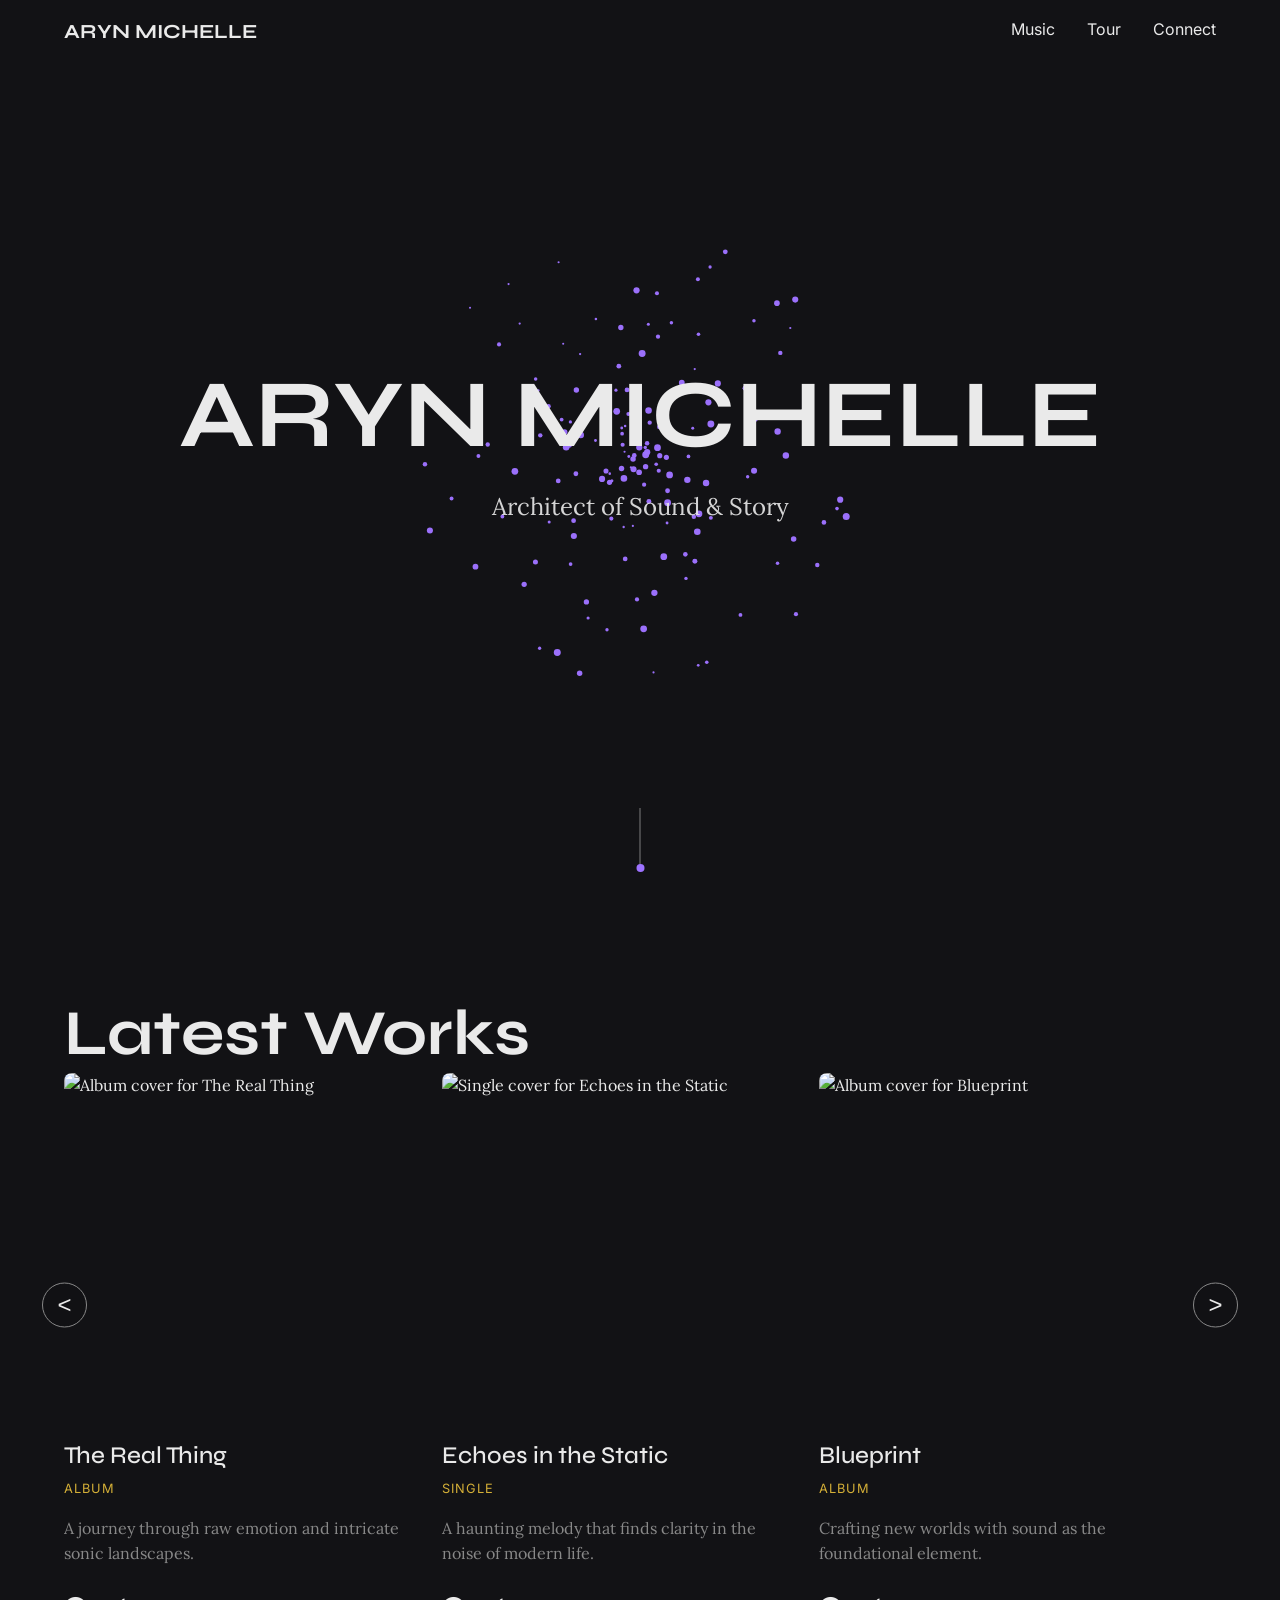
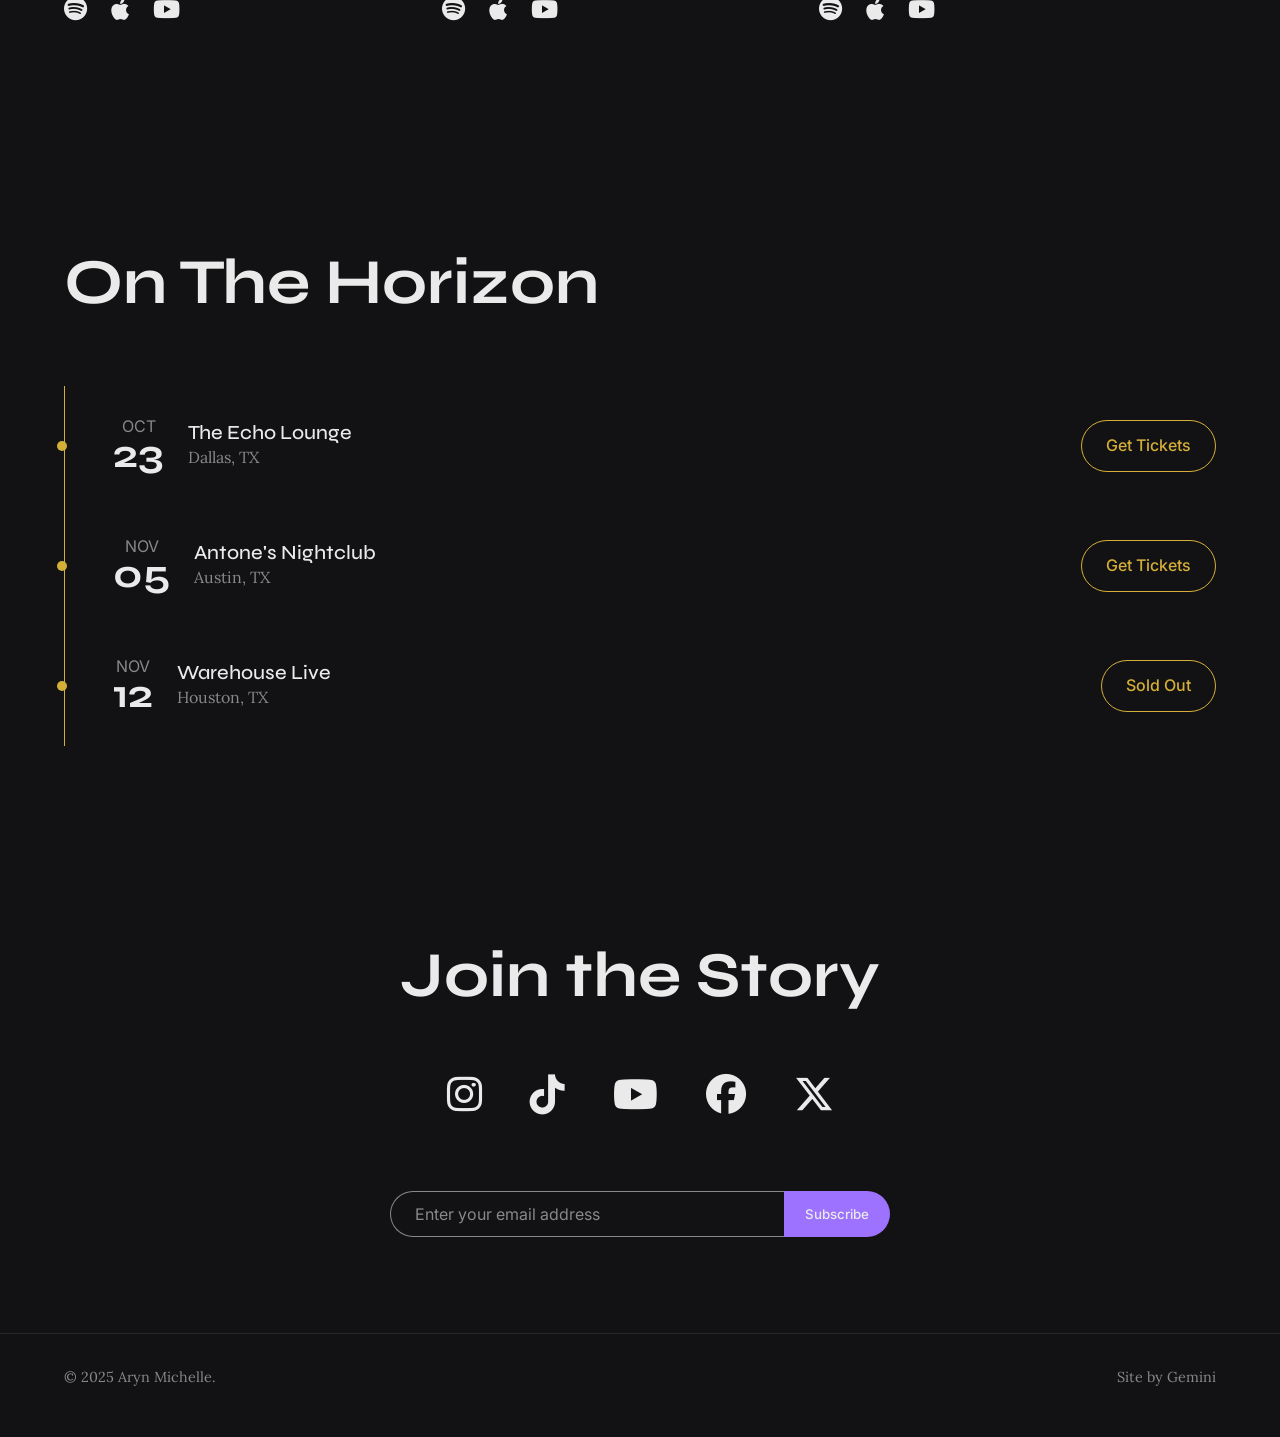
==== index.html @ 9fcb898c "geminis attempt" ====
<!DOCTYPE html>
<html lang="en">
<head>
    <meta charset="UTF-8">
    <meta name="viewport" content="width=device-width, initial-scale=1.0">
    <title>Aryn Michelle - Architect of Sound & Story</title>
    <meta name="description" content="The official website for Aryn Michelle, an architect of sound and story. Explore her latest music, upcoming tour dates, and connect with her journey.">

    <meta property="og:title" content="Aryn Michelle - The Digital Prelude">
    <meta property="og:description" content="Discover the sonic architecture of Aryn Michelle.">
    <meta property="og:type" content="website">
    <meta property="og:url" content="https://www.arynmichelle.com">
    <link rel="preconnect" href="https://fonts.googleapis.com">
    <link rel="preconnect" href="https://fonts.gstatic.com" crossorigin>
    <link href="https://fonts.googleapis.com/css2?family=Inter:wght@500&family=Lora:wght@400&family=Syne:wght@500;700&display=swap" rel="stylesheet">

    <link rel="stylesheet" href="https://cdnjs.cloudflare.com/ajax/libs/font-awesome/6.5.2/css/all.min.css" integrity="sha512-SnH5WK+bZxgPHs44uWIX+LLJAJ9/2PkPKZ5QiAj6Ta86w+fsb2TkcmfRyVX3pBnMFcV7oQPJkl9QevSCWr3W6A==" crossorigin="anonymous" referrerpolicy="no-referrer" />

    <link rel="stylesheet" href="styles.css">
</head>
<body>

    <header class="main-header">
        <nav class="main-nav container">
            <a href="#" class="nav-logo" aria-label="Aryn Michelle Home">ARYN MICHELLE</a>
            <div class="nav-links">
                <a href="#discography">Music</a>
                <a href="#events">Tour</a>
                <a href="#connect">Connect</a>
            </div>
            <button class="nav-toggle" aria-label="Open navigation menu" aria-expanded="false">
                <div class="hamburger"></div>
            </button>
        </nav>
    </header>

    <div class="mobile-nav-overlay">
        <nav>
            <a href="#discography">Music</a>
            <a href="#events">Tour</a>
            <a href="#connect">Connect</a>
        </nav>
    </div>

    <main>

        <section id="hero" class="hero-section">
            <canvas id="particle-canvas"></canvas>
            <div class="hero-content">
                <h1 class="hero-title">ARYN MICHELLE</h1>
                <p class="hero-tagline">Architect of Sound & Story</p>
            </div>
            <div class="scroll-indicator">
                <div class="pulsating-dot"></div>
            </div>
        </section>

        <section id="discography" class="discography-section">
            <div class="container">
                <h2 class="section-title animate-on-scroll">Latest Works</h2>
                <div class="carousel-wrapper">
                    <button class="carousel-arrow prev" aria-label="Previous release">&lt;</button>
                    <div class="releases-carousel">
                        <div class="release-card animate-on-scroll">
                            <img src="https://picsum.photos/seed/album1/500/500" alt="Album cover for The Real Thing" class="release-cover">
                            <div class="release-info">
                                <h3>The Real Thing</h3>
                                <span class="release-type">ALBUM</span>
                                <p>A journey through raw emotion and intricate sonic landscapes.</p>
                                <div class="listen-links">
                                    <a href="#" aria-label="Listen on Spotify"><i class="fa-brands fa-spotify"></i></a>
                                    <a href="#" aria-label="Listen on Apple Music"><i class="fa-brands fa-apple"></i></a>
                                    <a href="#" aria-label="Listen on YouTube Music"><i class="fa-brands fa-youtube"></i></a>
                                </div>
                            </div>
                        </div>
                        <div class="release-card animate-on-scroll">
                            <img src="https://picsum.photos/seed/album2/500/500" alt="Single cover for Echoes in the Static" class="release-cover">
                            <div class="release-info">
                                <h3>Echoes in the Static</h3>
                                <span class="release-type">SINGLE</span>
                                <p>A haunting melody that finds clarity in the noise of modern life.</p>
                                <div class="listen-links">
                                    <a href="#" aria-label="Listen on Spotify"><i class="fa-brands fa-spotify"></i></a>
                                    <a href="#" aria-label="Listen on Apple Music"><i class="fa-brands fa-apple"></i></a>
                                    <a href="#" aria-label="Listen on YouTube Music"><i class="fa-brands fa-youtube"></i></a>
                                </div>
                            </div>
                        </div>
                        <div class="release-card animate-on-scroll">
                            <img src="https://picsum.photos/seed/album3/500/500" alt="Album cover for Blueprint" class="release-cover">
                            <div class="release-info">
                                <h3>Blueprint</h3>
                                <span class="release-type">ALBUM</span>
                                <p>Crafting new worlds with sound as the foundational element.</p>
                                <div class="listen-links">
                                    <a href="#" aria-label="Listen on Spotify"><i class="fa-brands fa-spotify"></i></a>
                                    <a href="#" aria-label="Listen on Apple Music"><i class="fa-brands fa-apple"></i></a>
                                    <a href="#" aria-label="Listen on YouTube Music"><i class="fa-brands fa-youtube"></i></a>
                                </div>
                            </div>
                        </div>
                         <div class="release-card animate-on-scroll">
                            <img src="https://picsum.photos/seed/album4/500/500" alt="Single cover for Golden Hour" class="release-cover">
                            <div class="release-info">
                                <h3>Golden Hour</h3>
                                <span class="release-type">SINGLE</span>
                                <p>A warm, shimmering track for moments of quiet reflection.</p>
                                <div class="listen-links">
                                    <a href="#" aria-label="Listen on Spotify"><i class="fa-brands fa-spotify"></i></a>
                                    <a href="#" aria-label="Listen on Apple Music"><i class="fa-brands fa-apple"></i></a>
                                    <a href="#" aria-label="Listen on YouTube Music"><i class="fa-brands fa-youtube"></i></a>
                                </div>
                            </div>
                        </div>
                    </div>
                    <button class="carousel-arrow next" aria-label="Next release">&gt;</button>
                </div>
            </div>
        </section>

        <section id="events" class="events-section">
            <div class="container">
                <h2 class="section-title animate-on-scroll">On The Horizon</h2>
                <div class="timeline">
                    <div class="event-item animate-on-scroll">
                        <div class="event-date">
                            <span class="month">OCT</span>
                            <span class="day">23</span>
                        </div>
                        <div class="event-details">
                            <h4>The Echo Lounge</h4>
                            <p>Dallas, TX</p>
                        </div>
                        <a href="#" class="btn btn-secondary">Get Tickets</a>
                    </div>
                    <div class="event-item animate-on-scroll">
                        <div class="event-date">
                            <span class="month">NOV</span>
                            <span class="day">05</span>
                        </div>
                        <div class="event-details">
                            <h4>Antone's Nightclub</h4>
                            <p>Austin, TX</p>
                        </div>
                        <a href="#" class="btn btn-secondary">Get Tickets</a>
                    </div>
                    <div class="event-item animate-on-scroll">
                         <div class="event-date">
                            <span class="month">NOV</span>
                            <span class="day">12</span>
                        </div>
                        <div class="event-details">
                            <h4>Warehouse Live</h4>
                            <p>Houston, TX</p>
                        </div>
                        <a href="#" class="btn btn-secondary">Sold Out</a>
                    </div>
                </div>
            </div>
        </section>

        <section id="connect" class="connect-section">
            <div class="container">
                <h2 class="section-title animate-on-scroll">Join the Story</h2>
                <div class="social-grid">
                    <a href="#" aria-label="Aryn Michelle on Instagram"><i class="fa-brands fa-instagram"></i></a>
                    <a href="#" aria-label="Aryn Michelle on TikTok"><i class="fa-brands fa-tiktok"></i></a>
                    <a href="#" aria-label="Aryn Michelle on YouTube"><i class="fa-brands fa-youtube"></i></a>
                    <a href="#" aria-label="Aryn Michelle on Facebook"><i class="fa-brands fa-facebook"></i></a>
                    <a href="#" aria-label="Aryn Michelle on X (Twitter)"><i class="fa-brands fa-x-twitter"></i></a>
                </div>
                <form class="email-signup">
                    <input type="email" placeholder="Enter your email address" required aria-label="Email address">
                    <button type="submit" class="btn btn-primary">Subscribe</button>
                </form>
            </div>
        </section>
    </main>

    <footer class="main-footer">
        <div class="container">
            <p>&copy; 2025 Aryn Michelle.</p>
            <p>Site by Gemini</p>
        </div>
    </footer>

    <script src="main.js"></script>

</body>
</html>
---- styles.css ----
/* --- TABLE OF CONTENTS --- */
/* 1. Root & Variables */
/* 2. Global & Reset Styles */
/* 3. Utility & Animation Classes */
/* 4. Layout */
/* 5. Header & Navigation */
/* 6. Hero Section */
/* 7. Discography Section */
/* 8. Events Section */
/* 9. Connect Section */
/* 10. Footer */
/* 11. Media Queries (Responsiveness) */


/* --- 1. Root & Variables --- */
:root {
    --color-background: #121215;
    --color-text: #EAEAEA;
    --color-text-dim: #888888;
    --color-accent-primary: #9D72FF;
    --color-accent-secondary: #D4AF37;

    --font-heading: 'Syne', sans-serif;
    --font-body: 'Lora', serif;
    --font-ui: 'Inter', sans-serif;

    --transition-fast: 0.2s ease-in-out;
    --transition-medium: 0.4s ease-in-out;
}

/* --- 2. Global & Reset Styles --- */
*, *::before, *::after {
    box-sizing: border-box;
    margin: 0;
    padding: 0;
}

html {
    scroll-behavior: smooth;
    font-size: 16px;
}

body {
    background-color: var(--color-background);
    color: var(--color-text);
    font-family: var(--font-body);
    line-height: 1.6;
    overflow-x: hidden;
}

body.nav-open {
    overflow: hidden;
}

h1, h2, h3, h4 {
    font-family: var(--font-heading);
    font-weight: 700;
    line-height: 1.2;
}

h1 { font-size: clamp(3rem, 10vw, 6rem); }
h2 { font-size: clamp(2.5rem, 8vw, 4rem); }
h3 { font-size: 1.5rem; font-weight: 500; }
h4 { font-size: 1.25rem; font-weight: 500; }

p {
    margin-bottom: 1rem;
    max-width: 65ch;
}

a {
    color: var(--color-text);
    text-decoration: none;
    transition: color var(--transition-fast);
}

img {
    max-width: 100%;
    display: block;
}

/* --- 3. Utility & Animation Classes --- */
.container {
    width: 90%;
    max-width: 1200px;
    margin: 0 auto;
}

.btn {
    display: inline-block;
    padding: 0.75em 1.5em;
    font-family: var(--font-ui);
    font-weight: 500;
    border: 1px solid transparent;
    border-radius: 50px;
    cursor: pointer;
    transition: all var(--transition-fast);
    text-align: center;
}

.btn-primary {
    background-color: var(--color-accent-primary);
    color: var(--color-text);
}
.btn-primary:hover {
    transform: scale(1.05);
    box-shadow: 0 0 20px 5px hsla(259, 100%, 72%, 0.4);
}

.btn-secondary {
    border-color: var(--color-accent-secondary);
    color: var(--color-accent-secondary);
    background-color: transparent;
}
.btn-secondary:hover {
    background-color: var(--color-accent-secondary);
    color: var(--color-background);
}

.animate-on-scroll {
    opacity: 0;
    transform: translateY(30px);
    transition: opacity 0.6s ease-out, transform 0.6s ease-out;
}
.animate-on-scroll.is-visible {
    opacity: 1;
    transform: translateY(0);
}
.release-card.animate-on-scroll {
    transform: scale(0.9);
}
.release-card.animate-on-scroll.is-visible {
    transform: scale(1);
}
.events-section .event-item.animate-on-scroll {
    transform: translateX(50px);
}
.events-section .event-item.animate-on-scroll.is-visible {
    transform: translateX(0);
}

/* --- 4. Layout --- */
section {
    padding: 6rem 0;
    overflow: hidden;
}

/* --- 5. Header & Navigation --- */
.main-header {
    position: fixed;
    top: 0;
    left: 0;
    width: 100%;
    z-index: 1000;
    padding: 1rem 0;
    background-color: transparent;
    transition: background-color var(--transition-medium), box-shadow var(--transition-medium);
}
.main-header.sticky {
    background-color: rgba(18, 18, 21, 0.8);
    backdrop-filter: blur(10px);
    box-shadow: 0 2px 10px rgba(0,0,0,0.2);
}

.main-nav {
    display: flex;
    justify-content: space-between;
    align-items: center;
}

.nav-logo {
    font-family: var(--font-heading);
    font-weight: 700;
    font-size: 1.25rem;
    z-index: 1001;
}

.nav-links {
    display: none; /* Hidden on mobile */
}

.nav-links a {
    margin-left: 2rem;
    font-family: var(--font-ui);
    position: relative;
    padding-bottom: 0.25rem;
}
.nav-links a::after {
    content: '';
    position: absolute;
    bottom: 0;
    left: 0;
    width: 100%;
    height: 1px;
    background-color: var(--color-accent-secondary);
    transform: scaleX(0);
    transform-origin: right;
    transition: transform var(--transition-fast);
}
.nav-links a:hover::after {
    transform: scaleX(1);
    transform-origin: left;
}

.nav-toggle {
    background: none;
    border: none;
    cursor: pointer;
    padding: 0.5rem;
    z-index: 1001;
}
.hamburger {
    width: 28px;
    height: 2px;
    background-color: var(--color-accent-primary);
    position: relative;
    transition: all 0.3s ease;
}
.hamburger::before, .hamburger::after {
    content: '';
    position: absolute;
    width: 28px;
    height: 2px;
    background-color: var(--color-accent-primary);
    left: 0;
    transition: all 0.3s ease;
}
.hamburger::before { top: -8px; }
.hamburger::after { top: 8px; }

.nav-open .hamburger { background-color: transparent; }
.nav-open .hamburger::before { transform: rotate(45deg) translate(5px, 6px); }
.nav-open .hamburger::after { transform: rotate(-45deg) translate(5px, -6px); }

.mobile-nav-overlay {
    position: fixed;
    top: 0;
    left: 0;
    width: 100%;
    height: 100vh;
    background-color: var(--color-background);
    z-index: 999;
    display: flex;
    justify-content: center;
    align-items: center;
    opacity: 0;
    visibility: hidden;
    transform: scale(0.95);
    transition: opacity var(--transition-medium), visibility var(--transition-medium), transform var(--transition-medium);
    /* Mask reveal effect */
    clip-path: circle(30px at calc(100% - 45px) 45px);
}
.nav-open .mobile-nav-overlay {
    opacity: 1;
    visibility: visible;
    transform: scale(1);
    clip-path: circle(150% at calc(100% - 45px) 45px);
}
.mobile-nav-overlay nav {
    display: flex;
    flex-direction: column;
    text-align: center;
}
.mobile-nav-overlay nav a {
    font-family: var(--font-heading);
    font-size: 2.5rem;
    margin: 1.5rem 0;
    color: var(--color-text);
    opacity: 0;
    transform: translateY(20px);
    transition: color var(--transition-fast), opacity 0.5s ease, transform 0.5s ease;
}
.nav-open .mobile-nav-overlay nav a {
    opacity: 1;
    transform: translateY(0);
}
.nav-open .mobile-nav-overlay nav a:nth-child(1) { transition-delay: 0.2s; }
.nav-open .mobile-nav-overlay nav a:nth-child(2) { transition-delay: 0.3s; }
.nav-open .mobile-nav-overlay nav a:nth-child(3) { transition-delay: 0.4s; }

.mobile-nav-overlay nav a:hover {
    color: var(--color-accent-primary);
}


/* --- 6. Hero Section --- */
.hero-section {
    height: 100vh;
    min-height: 600px;
    display: flex;
    flex-direction: column;
    justify-content: center;
    align-items: center;
    text-align: center;
    padding: 0;
    position: relative;
}

#particle-canvas {
    position: absolute;
    top: 0;
    left: 0;
    width: 100%;
    height: 100%;
    z-index: 1;
}

.hero-content {
    position: relative;
    z-index: 2;
}

.hero-tagline {
    font-family: var(--font-body);
    font-size: clamp(1rem, 3vw, 1.5rem);
    color: var(--color-text);
    margin-top: 1rem;
    opacity: 0.9;
}

.scroll-indicator {
    position: absolute;
    bottom: 2rem;
    left: 50%;
    transform: translateX(-50%);
    width: 1px;
    height: 60px;
    background-color: rgba(234, 234, 234, 0.5);
    z-index: 2;
}
.pulsating-dot {
    width: 8px;
    height: 8px;
    background-color: var(--color-accent-primary);
    border-radius: 50%;
    position: absolute;
    bottom: -4px;
    left: 50%;
    transform: translateX(-50%);
    animation: pulse 2s infinite ease-in-out;
}

@keyframes pulse {
    0% { transform: translateX(-50%) scale(1); box-shadow: 0 0 0 0 hsla(259, 100%, 72%, 0.4); }
    70% { transform: translateX(-50%) scale(1); box-shadow: 0 0 0 10px hsla(259, 100%, 72%, 0); }
    100% { transform: translateX(-50%) scale(1); box-shadow: 0 0 0 0 hsla(259, 100%, 72%, 0); }
}


/* --- 7. Discography Section --- */
.carousel-wrapper {
    position: relative;
}

.releases-carousel {
    display: flex;
    gap: 2rem;
    overflow-x: auto;
    scroll-snap-type: x mandatory;
    padding-bottom: 1.5rem; /* For scrollbar */
    scrollbar-width: thin;
    scrollbar-color: var(--color-accent-primary) transparent;
}
.releases-carousel::-webkit-scrollbar {
    height: 6px;
}
.releases-carousel::-webkit-scrollbar-track {
    background: transparent;
}
.releases-carousel::-webkit-scrollbar-thumb {
    background-color: var(--color-accent-primary);
    border-radius: 10px;
}

.release-card {
    flex: 0 0 80%;
    max-width: 80%;
    scroll-snap-align: center;
    transition: transform var(--transition-medium), box-shadow var(--transition-medium);
}
.release-card:hover {
    transform: scale(1.02);
    box-shadow: 0 0 30px 0 hsla(259, 100%, 72%, 0.2);
}

.release-cover {
    width: 100%;
    aspect-ratio: 1 / 1;
    object-fit: cover;
    border-radius: 8px;
    margin-bottom: 1.5rem;
}

.release-info h3 {
    margin-bottom: 0.25rem;
}

.release-type {
    font-family: var(--font-ui);
    font-size: 0.8rem;
    letter-spacing: 1px;
    color: var(--color-accent-secondary);
    margin-bottom: 1rem;
    display: inline-block;
}

.release-info p {
    font-size: 1rem;
    color: var(--color-text-dim);
}

.listen-links {
    display: flex;
    gap: 1.5rem;
    margin-top: 1.5rem;
}
.listen-links a {
    font-size: 1.5rem;
    color: var(--color-text);
}
.listen-links a:hover {
    color: var(--color-accent-primary);
    transform: scale(1.1);
}

.carousel-arrow {
    display: none; /* Hidden on mobile */
    position: absolute;
    top: 40%;
    transform: translateY(-50%);
    background-color: rgba(18, 18, 21, 0.7);
    border: 1px solid var(--color-text-dim);
    color: var(--color-text);
    width: 45px;
    height: 45px;
    border-radius: 50%;
    font-size: 1.5rem;
    cursor: pointer;
    z-index: 10;
    transition: all var(--transition-fast);
}
.carousel-arrow:hover {
    background-color: var(--color-accent-primary);
    border-color: var(--color-accent-primary);
}
.carousel-arrow.prev { left: -22px; }
.carousel-arrow.next { right: -22px; }


/* --- 8. Events Section --- */
.events-section .section-title {
    margin-bottom: 4rem;
}

.timeline {
    position: relative;
    padding-left: 3rem;
    border-left: 1px solid var(--color-accent-secondary);
}

.event-item {
    display: flex;
    align-items: center;
    gap: 1.5rem;
    flex-wrap: wrap;
    position: relative;
    padding: 2rem 0;
}
.event-item::before {
    content: '';
    position: absolute;
    left: -3.5rem; /* (3rem padding + 1px border)/2 */
    top: 50%;
    transform: translateY(-50%);
    width: 10px;
    height: 10px;
    border-radius: 50%;
    background-color: var(--color-accent-secondary);
}

.event-date {
    display: flex;
    flex-direction: column;
    align-items: center;
    line-height: 1;
}
.event-date .month {
    font-family: var(--font-ui);
    font-size: 1rem;
    color: var(--color-text-dim);
}
.event-date .day {
    font-family: var(--font-heading);
    font-weight: 700;
    font-size: 2.5rem;
    color: var(--color-text);
}

.event-details {
    flex-grow: 1;
}
.event-details h4 {
    color: var(--color-text);
}
.event-details p {
    margin: 0;
    color: var(--color-text-dim);
    font-family: var(--font-body);
}

.event-item .btn {
    margin-left: auto;
}


/* --- 9. Connect Section --- */
.connect-section {
    text-align: center;
}
.connect-section .container {
    display: flex;
    flex-direction: column;
    align-items: center;
}
.connect-section .section-title {
    margin-bottom: 3rem;
}
.social-grid {
    display: flex;
    justify-content: center;
    gap: 2rem;
    flex-wrap: wrap;
    margin-bottom: 4rem;
}
.social-grid a {
    font-size: 2rem;
    transition: transform var(--transition-fast), color var(--transition-fast);
}
.social-grid a:hover {
    transform: scale(1.1);
    color: var(--color-accent-primary);
}

.email-signup {
    display: flex;
    flex-direction: column;
    width: 100%;
    max-width: 500px;
    gap: 1rem;
}
.email-signup input {
    flex-grow: 1;
    padding: 0.75rem 1.5rem;
    background-color: transparent;
    border: 1px solid var(--color-text-dim);
    border-radius: 50px;
    color: var(--color-text);
    font-family: var(--font-ui);
    font-size: 1rem;
}
.email-signup input::placeholder {
    color: var(--color-text-dim);
}
.email-signup input:focus {
    outline: none;
    border-color: var(--color-accent-primary);
    box-shadow: 0 0 10px 0 hsla(259, 100%, 72%, 0.3);
}


/* --- 10. Footer --- */
.main-footer {
    padding: 2rem 0;
    border-top: 1px solid rgba(234, 234, 234, 0.1);
}
.main-footer .container {
    display: flex;
    justify-content: space-between;
    align-items: center;
    font-size: 0.9rem;
    color: var(--color-text-dim);
}

/* --- 11. Media Queries --- */

/* Tablet */
@media (min-width: 768px) {
    .nav-toggle {
        display: none;
    }
    .nav-links {
        display: flex;
    }
    .release-card {
        flex-basis: 45%;
        max-width: 45%;
    }
    .carousel-arrow {
        display: block;
    }
    .releases-carousel {
        -ms-overflow-style: none; /* IE and Edge */
        scrollbar-width: none; /* Firefox */
    }
    .releases-carousel::-webkit-scrollbar {
        display: none; /* Chrome, Safari, Opera */
    }
    .email-signup {
        flex-direction: row;
        gap: 0;
    }
    .email-signup input {
        border-top-right-radius: 0;
        border-bottom-right-radius: 0;
        border-right: none;
    }
    .email-signup button {
        border-top-left-radius: 0;
        border-bottom-left-radius: 0;
    }
}

/* Desktop */
@media (min-width: 1024px) {
    .release-card {
        flex-basis: 30%;
        max-width: 30%;
    }
    .event-item {
        flex-wrap: nowrap;
    }
    .social-grid {
        gap: 3rem;
    }
    .social-grid a {
        font-size: 2.5rem;
    }
}
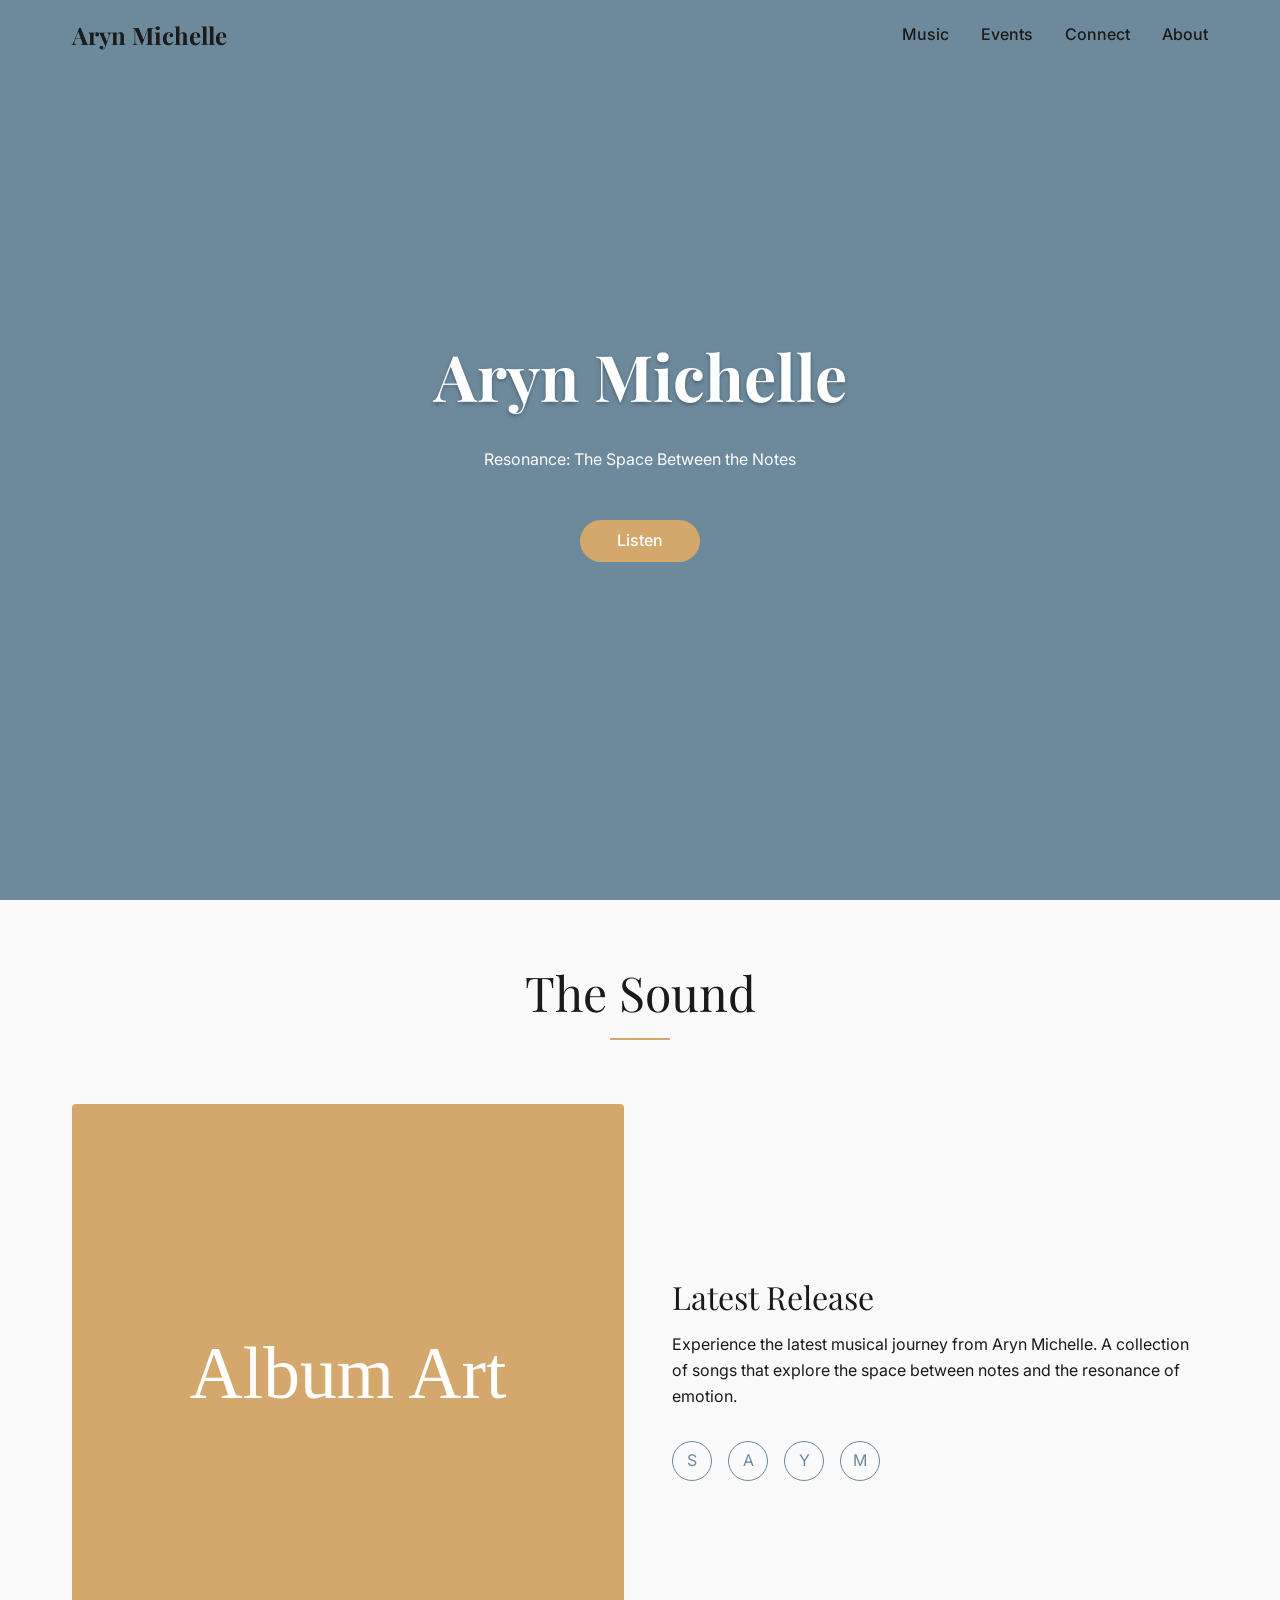
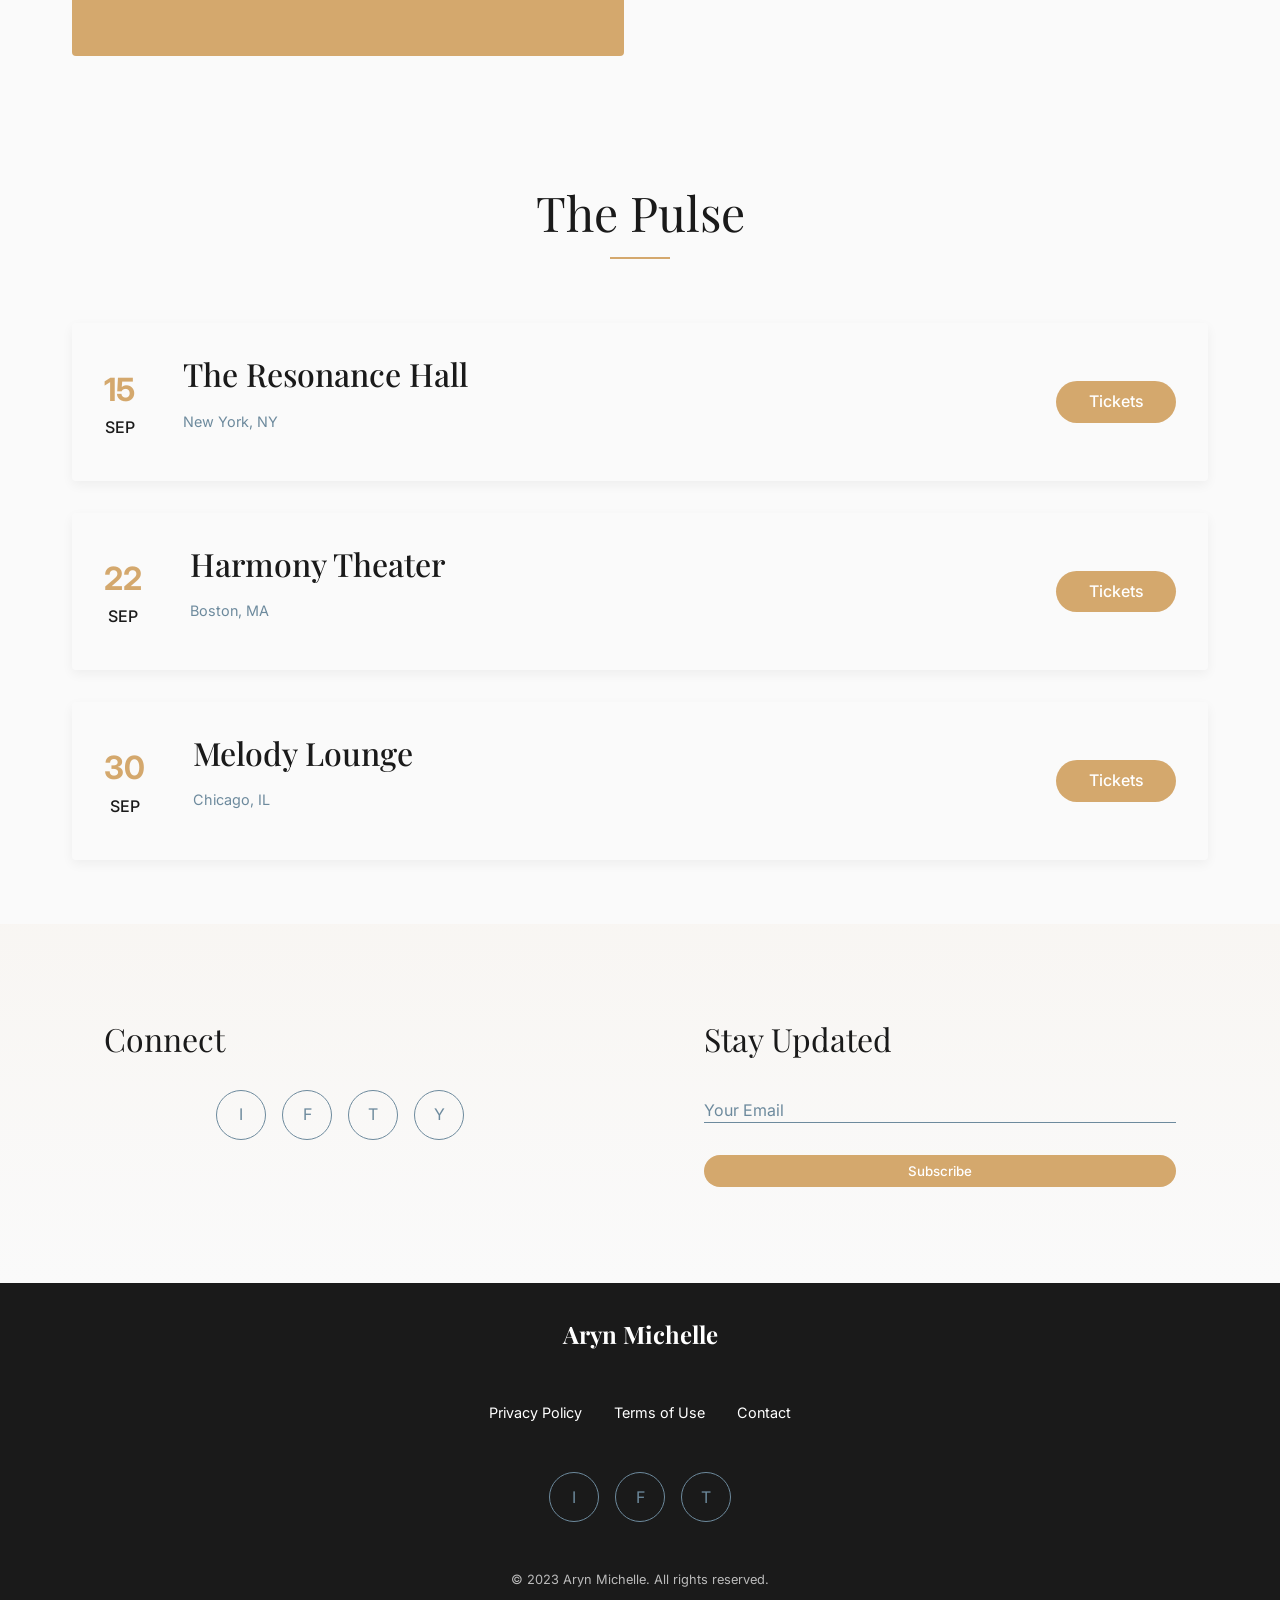
==== commit 9de919f5: "deepseeks attempt" ====
--- a/index.html
+++ b/index.html
@@ -3,189 +3,969 @@
 <head>
     <meta charset="UTF-8">
     <meta name="viewport" content="width=device-width, initial-scale=1.0">
-    <title>Aryn Michelle - Architect of Sound & Story</title>
-    <meta name="description" content="The official website for Aryn Michelle, an architect of sound and story. Explore her latest music, upcoming tour dates, and connect with her journey.">
-
-    <meta property="og:title" content="Aryn Michelle - The Digital Prelude">
-    <meta property="og:description" content="Discover the sonic architecture of Aryn Michelle.">
-    <meta property="og:type" content="website">
-    <meta property="og:url" content="https://www.arynmichelle.com">
+    <title>Aryn Michelle - Official Website</title>
+    <meta name="description" content="Experience the music of Aryn Michelle - a portal into the artist's soul. Resonance: The Space Between the Notes.">
     <link rel="preconnect" href="https://fonts.googleapis.com">
     <link rel="preconnect" href="https://fonts.gstatic.com" crossorigin>
-    <link href="https://fonts.googleapis.com/css2?family=Inter:wght@500&family=Lora:wght@400&family=Syne:wght@500;700&display=swap" rel="stylesheet">
-
-    <link rel="stylesheet" href="https://cdnjs.cloudflare.com/ajax/libs/font-awesome/6.5.2/css/all.min.css" integrity="sha512-SnH5WK+bZxgPHs44uWIX+LLJAJ9/2PkPKZ5QiAj6Ta86w+fsb2TkcmfRyVX3pBnMFcV7oQPJkl9QevSCWr3W6A==" crossorigin="anonymous" referrerpolicy="no-referrer" />
-
-    <link rel="stylesheet" href="styles.css">
+    <link href="https://fonts.googleapis.com/css2?family=Inter:wght@300;400;500&family=Playfair+Display:wght@400;700&display=swap" rel="stylesheet">
+    <style>
+        /* CSS Variables for Design System */
+        :root {
+            /* Colors */
+            --color-bg-primary: #FAFAFA;
+            --color-text-primary: #1A1A1A;
+            --color-accent-warm: #D4A86D;
+            --color-accent-cool: #6D8A9D;
+            
+            /* Typography */
+            --font-heading: 'Playfair Display', serif;
+            --font-body: 'Inter', sans-serif;
+            
+            /* Spacing */
+            --spacing-xs: 0.5rem;
+            --spacing-sm: 1rem;
+            --spacing-md: 2rem;
+            --spacing-lg: 4rem;
+            
+            /* Border & Shadows */
+            --border-radius: 4px;
+            --shadow-soft: 0 4px 12px rgba(0, 0, 0, 0.05);
+            
+            /* Transitions */
+            --transition-base: all 0.3s ease;
+        }
+
+        /* Reset & Base Styles */
+        * {
+            margin: 0;
+            padding: 0;
+            box-sizing: border-box;
+        }
+
+        html {
+            scroll-behavior: smooth;
+        }
+
+        body {
+            font-family: var(--font-body);
+            font-weight: 400;
+            color: var(--color-text-primary);
+            background-color: var(--color-bg-primary);
+            line-height: 1.6;
+        }
+
+        h1, h2, h3, h4 {
+            font-family: var(--font-heading);
+            font-weight: 400;
+            line-height: 1.2;
+            margin-bottom: var(--spacing-sm);
+        }
+
+        h1 {
+            font-size: clamp(2.5rem, 5vw, 4.5rem);
+        }
+
+        h2 {
+            font-size: clamp(2rem, 4vw, 3rem);
+        }
+
+        h3 {
+            font-size: clamp(1.5rem, 3vw, 2rem);
+        }
+
+        p {
+            margin-bottom: var(--spacing-sm);
+        }
+
+        img {
+            max-width: 100%;
+            height: auto;
+            display: block;
+            border-radius: var(--border-radius);
+        }
+
+        a {
+            color: var(--color-accent-warm);
+            text-decoration: none;
+            transition: var(--transition-base);
+        }
+
+        a:hover {
+            color: var(--color-accent-cool);
+        }
+
+        .container {
+            width: 100%;
+            max-width: 1200px;
+            margin: 0 auto;
+            padding: 0 var(--spacing-md);
+        }
+
+        section {
+            padding: var(--spacing-lg) 0;
+        }
+
+        .section-title {
+            text-align: center;
+            margin-bottom: var(--spacing-lg);
+            position: relative;
+        }
+
+        .section-title::after {
+            content: '';
+            display: block;
+            width: 60px;
+            height: 2px;
+            background-color: var(--color-accent-warm);
+            margin: var(--spacing-sm) auto;
+        }
+
+        .btn {
+            display: inline-block;
+            padding: var(--spacing-xs) var(--spacing-md);
+            background-color: var(--color-accent-warm);
+            color: white;
+            border: none;
+            border-radius: 50px;
+            font-family: var(--font-body);
+            font-weight: 500;
+            cursor: pointer;
+            transition: var(--transition-base);
+            text-align: center;
+            min-width: 120px;
+        }
+
+        .btn:hover {
+            background-color: var(--color-accent-cool);
+            transform: translateY(-2px);
+        }
+
+        .btn-secondary {
+            background-color: transparent;
+            border: 1px solid var(--color-accent-cool);
+            color: var(--color-accent-cool);
+        }
+
+        .btn-secondary:hover {
+            background-color: var(--color-accent-cool);
+            color: white;
+        }
+
+        /* Header & Navigation */
+        .header {
+            position: fixed;
+            top: 0;
+            left: 0;
+            width: 100%;
+            z-index: 1000;
+            padding: var(--spacing-sm) 0;
+            background: rgba(250, 250, 250, 0);
+            transition: var(--transition-base);
+            backdrop-filter: blur(0);
+        }
+
+        .header.scrolled {
+            background: rgba(250, 250, 250, 0.95);
+            backdrop-filter: blur(10px);
+            box-shadow: var(--shadow-soft);
+            padding: var(--spacing-xs) 0;
+        }
+
+        .header-container {
+            display: flex;
+            justify-content: space-between;
+            align-items: center;
+        }
+
+        .logo {
+            font-family: var(--font-heading);
+            font-weight: 700;
+            font-size: 1.5rem;
+            color: var(--color-text-primary);
+        }
+
+        .nav {
+            display: flex;
+        }
+
+        .nav-list {
+            display: flex;
+            list-style: none;
+            gap: var(--spacing-md);
+        }
+
+        .nav-link {
+            color: var(--color-text-primary);
+            font-weight: 500;
+            position: relative;
+        }
+
+        .nav-link::after {
+            content: '';
+            position: absolute;
+            bottom: -5px;
+            left: 50%;
+            width: 0;
+            height: 1px;
+            background-color: var(--color-accent-warm);
+            transition: var(--transition-base);
+            transform: translateX(-50%);
+        }
+
+        .nav-link:hover::after {
+            width: 100%;
+        }
+
+        .hamburger {
+            display: none;
+            flex-direction: column;
+            justify-content: space-around;
+            width: 30px;
+            height: 25px;
+            background: transparent;
+            border: none;
+            cursor: pointer;
+            padding: 0;
+        }
+
+        .hamburger-line {
+            width: 100%;
+            height: 2px;
+            background-color: var(--color-text-primary);
+            transition: var(--transition-base);
+        }
+
+        .hamburger.active .hamburger-line:nth-child(1) {
+            transform: rotate(45deg) translate(5px, 5px);
+        }
+
+        .hamburger.active .hamburger-line:nth-child(2) {
+            opacity: 0;
+        }
+
+        .hamburger.active .hamburger-line:nth-child(3) {
+            transform: rotate(-45deg) translate(7px, -6px);
+        }
+
+        /* Hero Section */
+        .hero {
+            height: 100vh;
+            position: relative;
+            overflow: hidden;
+            display: flex;
+            align-items: center;
+            justify-content: center;
+        }
+
+        .hero-video-container {
+            position: absolute;
+            top: 0;
+            left: 0;
+            width: 100%;
+            height: 100%;
+            z-index: -1;
+            overflow: hidden;
+        }
+
+        .hero-video {
+            width: 100%;
+            height: 100%;
+            object-fit: cover;
+            opacity: 1;
+            transition: opacity 0.5s ease;
+        }
+
+        .hero-scrolled .hero-video {
+            opacity: 0.2;
+        }
+
+        .hero-content {
+            text-align: center;
+            color: white;
+            z-index: 1;
+            opacity: 0;
+            animation: fadeIn 1.5s ease forwards 0.5s;
+        }
+
+        .hero-title {
+            font-weight: 700;
+            margin-bottom: var(--spacing-md);
+            color: white;
+            text-shadow: 0 2px 4px rgba(0, 0, 0, 0.3);
+        }
+
+        .hero-btn {
+            margin-top: var(--spacing-md);
+        }
+
+        .video-controls {
+            position: absolute;
+            bottom: var(--spacing-md);
+            right: var(--spacing-md);
+            z-index: 2;
+        }
+
+        /* Latest Release Section */
+        .release {
+            display: grid;
+            grid-template-columns: 1fr;
+            gap: var(--spacing-md);
+            align-items: center;
+        }
+
+        @media (min-width: 768px) {
+            .release {
+                grid-template-columns: 1fr 1fr;
+            }
+        }
+
+        .release-art {
+            position: relative;
+            cursor: pointer;
+            transition: var(--transition-base);
+        }
+
+        .release-art:hover {
+            transform: scale(1.02);
+            box-shadow: var(--shadow-soft);
+        }
+
+        .release-play-overlay {
+            position: absolute;
+            top: 0;
+            left: 0;
+            width: 100%;
+            height: 100%;
+            background: rgba(0, 0, 0, 0.3);
+            display: flex;
+            align-items: center;
+            justify-content: center;
+            opacity: 0;
+            transition: var(--transition-base);
+            border-radius: var(--border-radius);
+        }
+
+        .release-art:hover .release-play-overlay {
+            opacity: 1;
+        }
+
+        .play-icon {
+            width: 60px;
+            height: 60px;
+            background: var(--color-accent-warm);
+            border-radius: 50%;
+            display: flex;
+            align-items: center;
+            justify-content: center;
+            color: white;
+            font-size: 1.5rem;
+        }
+
+        .release-info {
+            padding: var(--spacing-sm);
+        }
+
+        .streaming-services {
+            display: flex;
+            gap: var(--spacing-sm);
+            margin-top: var(--spacing-md);
+        }
+
+        .streaming-service {
+            width: 40px;
+            height: 40px;
+            display: flex;
+            align-items: center;
+            justify-content: center;
+            border-radius: 50%;
+            border: 1px solid var(--color-accent-cool);
+            color: var(--color-accent-cool);
+            transition: var(--transition-base);
+        }
+
+        .streaming-service:hover {
+            background-color: var(--color-accent-cool);
+            color: white;
+            transform: translateY(-3px);
+        }
+
+        /* Events Section */
+        .events-container {
+            display: grid;
+            grid-template-columns: 1fr;
+            gap: var(--spacing-md);
+        }
+
+        .event-card {
+            display: grid;
+            grid-template-columns: auto 1fr auto;
+            gap: var(--spacing-md);
+            padding: var(--spacing-md);
+            border-radius: var(--border-radius);
+            box-shadow: var(--shadow-soft);
+            transition: var(--transition-base);
+            align-items: center;
+        }
+
+        .event-card:hover {
+            transform: translateY(-5px);
+        }
+
+        .event-date {
+            text-align: center;
+        }
+
+        .event-day {
+            font-size: 2rem;
+            font-weight: 700;
+            color: var(--color-accent-warm);
+        }
+
+        .event-month {
+            text-transform: uppercase;
+            font-weight: 500;
+        }
+
+        .event-info {
+            padding: 0 var(--spacing-sm);
+        }
+
+        .event-venue {
+            font-weight: 500;
+        }
+
+        .event-location {
+            font-size: 0.9rem;
+            color: var(--color-accent-cool);
+        }
+
+        .event-ticket-btn {
+            white-space: nowrap;
+        }
+
+        .event-card.upcoming {
+            animation: pulse 2s infinite;
+        }
+
+        /* Connection Section */
+        .connection {
+            background: linear-gradient(to bottom, rgba(214, 168, 109, 0.05) 0%, rgba(250, 250, 250, 1) 100%);
+            padding: var(--spacing-lg) 0;
+        }
+
+        .connection-container {
+            display: grid;
+            grid-template-columns: 1fr;
+            gap: var(--spacing-lg);
+        }
+
+        @media (min-width: 768px) {
+            .connection-container {
+                grid-template-columns: 1fr 1fr;
+            }
+        }
+
+        .social-container, .newsletter-container {
+            padding: var(--spacing-md);
+        }
+
+        .social-title, .newsletter-title {
+            margin-bottom: var(--spacing-md);
+        }
+
+        .social-icons {
+            display: flex;
+            gap: var(--spacing-sm);
+            justify-content: center;
+        }
+
+        .social-icon {
+            width: 50px;
+            height: 50px;
+            border: 1px solid var(--color-accent-cool);
+            border-radius: 50%;
+            display: flex;
+            align-items: center;
+            justify-content: center;
+            color: var(--color-accent-cool);
+            transition: var(--transition-base);
+        }
+
+        .social-icon:hover {
+            background-color: var(--color-accent-cool);
+            color: white;
+            transform: translateY(-3px);
+        }
+
+        .newsletter-form {
+            display: flex;
+            flex-direction: column;
+            gap: var(--spacing-sm);
+        }
+
+        .form-group {
+            position: relative;
+            margin-bottom: var(--spacing-sm);
+        }
+
+        .form-input {
+            width: 100%;
+            padding: var(--spacing-xs) 0;
+            border: none;
+            border-bottom: 1px solid var(--color-accent-cool);
+            background: transparent;
+            font-family: var(--font-body);
+            color: var(--color-text-primary);
+            transition: var(--transition-base);
+        }
+
+        .form-input:focus {
+            outline: none;
+            border-bottom: 2px solid var(--color-accent-warm);
+        }
+
+        .form-label {
+            position: absolute;
+            top: var(--spacing-xs);
+            left: 0;
+            pointer-events: none;
+            transition: var(--transition-base);
+            color: var(--color-accent-cool);
+        }
+
+        .form-input:focus ~ .form-label,
+        .form-input:not(:placeholder-shown) ~ .form-label {
+            top: -20px;
+            font-size: 0.8rem;
+            color: var(--color-accent-warm);
+        }
+
+        /* Footer */
+        .footer {
+            background-color: var(--color-text-primary);
+            color: white;
+            padding: var(--spacing-md) 0;
+            text-align: center;
+        }
+
+        .footer-container {
+            display: flex;
+            flex-direction: column;
+            gap: var(--spacing-md);
+        }
+
+        .footer-logo {
+            font-family: var(--font-heading);
+            font-weight: 700;
+            font-size: 1.5rem;
+            color: white;
+            margin-bottom: var(--spacing-sm);
+        }
+
+        .footer-links {
+            display: flex;
+            justify-content: center;
+            gap: var(--spacing-md);
+            margin-bottom: var(--spacing-sm);
+        }
+
+        .footer-link {
+            color: white;
+            font-size: 0.9rem;
+        }
+
+        .footer-social {
+            display: flex;
+            justify-content: center;
+            gap: var(--spacing-sm);
+            margin-bottom: var(--spacing-sm);
+        }
+
+        .footer-copyright {
+            font-size: 0.8rem;
+            color: rgba(255, 255, 255, 0.7);
+        }
+
+        /* Modal */
+        .modal {
+            position: fixed;
+            top: 0;
+            left: 0;
+            width: 100%;
+            height: 100%;
+            background-color: rgba(0, 0, 0, 0.8);
+            display: flex;
+            align-items: center;
+            justify-content: center;
+            z-index: 2000;
+            opacity: 0;
+            visibility: hidden;
+            transition: var(--transition-base);
+        }
+
+        .modal.active {
+            opacity: 1;
+            visibility: visible;
+        }
+
+        .modal-content {
+            background-color: var(--color-bg-primary);
+            padding: var(--spacing-md);
+            border-radius: var(--border-radius);
+            width: 90%;
+            max-width: 500px;
+            position: relative;
+        }
+
+        .modal-close {
+            position: absolute;
+            top: var(--spacing-sm);
+            right: var(--spacing-sm);
+            background: none;
+            border: none;
+            font-size: 1.5rem;
+            cursor: pointer;
+            color: var(--color-text-primary);
+        }
+
+        .modal-player {
+            margin-top: var(--spacing-md);
+            width: 100%;
+            height: 80px;
+            background-color: #f0f0f0;
+            border-radius: var(--border-radius);
+            display: flex;
+            align-items: center;
+            justify-content: center;
+        }
+
+        /* Animations */
+        @keyframes fadeIn {
+            from { opacity: 0; transform: translateY(20px); }
+            to { opacity: 1; transform: translateY(0); }
+        }
+
+        @keyframes pulse {
+            0% { box-shadow: 0 0 0 0 rgba(212, 168, 109, 0.4); }
+            70% { box-shadow: 0 0 0 10px rgba(212, 168, 109, 0); }
+            100% { box-shadow: 0 0 0 0 rgba(212, 168, 109, 0); }
+        }
+
+        /* Utility Classes */
+        .text-center {
+            text-align: center;
+        }
+
+        .sr-only {
+            position: absolute;
+            width: 1px;
+            height: 1px;
+            padding: 0;
+            margin: -1px;
+            overflow: hidden;
+            clip: rect(0, 0, 0, 0);
+            white-space: nowrap;
+            border: 0;
+        }
+
+        /* Media Queries */
+        @media (max-width: 768px) {
+            .nav {
+                position: fixed;
+                top: 0;
+                right: -100%;
+                width: 70%;
+                height: 100vh;
+                background-color: var(--color-bg-primary);
+                flex-direction: column;
+                justify-content: center;
+                align-items: center;
+                transition: var(--transition-base);
+                box-shadow: -5px 0 15px rgba(0, 0, 0, 0.1);
+            }
+            
+            .nav.active {
+                right: 0;
+            }
+            
+            .nav-list {
+                flex-direction: column;
+                gap: var(--spacing-lg);
+            }
+            
+            .hamburger {
+                display: flex;
+            }
+            
+            .event-card {
+                grid-template-columns: 1fr;
+                text-align: center;
+            }
+            
+            .footer-links {
+                flex-direction: column;
+                gap: var(--spacing-xs);
+            }
+        }
+    </style>
 </head>
 <body>
-
-    <header class="main-header">
-        <nav class="main-nav container">
-            <a href="#" class="nav-logo" aria-label="Aryn Michelle Home">ARYN MICHELLE</a>
-            <div class="nav-links">
-                <a href="#discography">Music</a>
-                <a href="#events">Tour</a>
-                <a href="#connect">Connect</a>
-            </div>
-            <button class="nav-toggle" aria-label="Open navigation menu" aria-expanded="false">
-                <div class="hamburger"></div>
+    <!-- Header with Navigation -->
+    <header class="header" id="header">
+        <div class="container header-container">
+            <a href="#" class="logo">Aryn Michelle</a>
+            <nav class="nav" id="nav">
+                <ul class="nav-list">
+                    <li><a href="#music" class="nav-link">Music</a></li>
+                    <li><a href="#events" class="nav-link">Events</a></li>
+                    <li><a href="#connect" class="nav-link">Connect</a></li>
+                    <li><a href="#about" class="nav-link">About</a></li>
+                </ul>
+            </nav>
+            <button class="hamburger" id="hamburger" aria-label="Toggle navigation">
+                <span class="hamburger-line"></span>
+                <span class="hamburger-line"></span>
+                <span class="hamburger-line"></span>
             </button>
-        </nav>
+        </div>
     </header>
 
-    <div class="mobile-nav-overlay">
-        <nav>
-            <a href="#discography">Music</a>
-            <a href="#events">Tour</a>
-            <a href="#connect">Connect</a>
-        </nav>
-    </div>
-
-    <main>
-
-        <section id="hero" class="hero-section">
-            <canvas id="particle-canvas"></canvas>
-            <div class="hero-content">
-                <h1 class="hero-title">ARYN MICHELLE</h1>
-                <p class="hero-tagline">Architect of Sound & Story</p>
-            </div>
-            <div class="scroll-indicator">
-                <div class="pulsating-dot"></div>
-            </div>
-        </section>
-
-        <section id="discography" class="discography-section">
-            <div class="container">
-                <h2 class="section-title animate-on-scroll">Latest Works</h2>
-                <div class="carousel-wrapper">
-                    <button class="carousel-arrow prev" aria-label="Previous release">&lt;</button>
-                    <div class="releases-carousel">
-                        <div class="release-card animate-on-scroll">
-                            <img src="https://picsum.photos/seed/album1/500/500" alt="Album cover for The Real Thing" class="release-cover">
-                            <div class="release-info">
-                                <h3>The Real Thing</h3>
-                                <span class="release-type">ALBUM</span>
-                                <p>A journey through raw emotion and intricate sonic landscapes.</p>
-                                <div class="listen-links">
-                                    <a href="#" aria-label="Listen on Spotify"><i class="fa-brands fa-spotify"></i></a>
-                                    <a href="#" aria-label="Listen on Apple Music"><i class="fa-brands fa-apple"></i></a>
-                                    <a href="#" aria-label="Listen on YouTube Music"><i class="fa-brands fa-youtube"></i></a>
-                                </div>
-                            </div>
-                        </div>
-                        <div class="release-card animate-on-scroll">
-                            <img src="https://picsum.photos/seed/album2/500/500" alt="Single cover for Echoes in the Static" class="release-cover">
-                            <div class="release-info">
-                                <h3>Echoes in the Static</h3>
-                                <span class="release-type">SINGLE</span>
-                                <p>A haunting melody that finds clarity in the noise of modern life.</p>
-                                <div class="listen-links">
-                                    <a href="#" aria-label="Listen on Spotify"><i class="fa-brands fa-spotify"></i></a>
-                                    <a href="#" aria-label="Listen on Apple Music"><i class="fa-brands fa-apple"></i></a>
-                                    <a href="#" aria-label="Listen on YouTube Music"><i class="fa-brands fa-youtube"></i></a>
-                                </div>
-                            </div>
-                        </div>
-                        <div class="release-card animate-on-scroll">
-                            <img src="https://picsum.photos/seed/album3/500/500" alt="Album cover for Blueprint" class="release-cover">
-                            <div class="release-info">
-                                <h3>Blueprint</h3>
-                                <span class="release-type">ALBUM</span>
-                                <p>Crafting new worlds with sound as the foundational element.</p>
-                                <div class="listen-links">
-                                    <a href="#" aria-label="Listen on Spotify"><i class="fa-brands fa-spotify"></i></a>
-                                    <a href="#" aria-label="Listen on Apple Music"><i class="fa-brands fa-apple"></i></a>
-                                    <a href="#" aria-label="Listen on YouTube Music"><i class="fa-brands fa-youtube"></i></a>
-                                </div>
-                            </div>
-                        </div>
-                         <div class="release-card animate-on-scroll">
-                            <img src="https://picsum.photos/seed/album4/500/500" alt="Single cover for Golden Hour" class="release-cover">
-                            <div class="release-info">
-                                <h3>Golden Hour</h3>
-                                <span class="release-type">SINGLE</span>
-                                <p>A warm, shimmering track for moments of quiet reflection.</p>
-                                <div class="listen-links">
-                                    <a href="#" aria-label="Listen on Spotify"><i class="fa-brands fa-spotify"></i></a>
-                                    <a href="#" aria-label="Listen on Apple Music"><i class="fa-brands fa-apple"></i></a>
-                                    <a href="#" aria-label="Listen on YouTube Music"><i class="fa-brands fa-youtube"></i></a>
-                                </div>
-                            </div>
-                        </div>
+    <!-- Hero Section -->
+    <section class="hero" id="hero">
+        <div class="hero-video-container">
+            <video class="hero-video" id="hero-video" playsinline muted loop poster="data:image/svg+xml,%3Csvg xmlns='http://www.w3.org/2000/svg' viewBox='0 0 1200 800'%3E%3Crect width='1200' height='800' fill='%236D8A9D'/%3E%3C/svg%3E">
+                <!-- Video source would be added here in production -->
+                <source src="#" type="video/mp4">
+                Your browser does not support the video tag.
+            </video>
+        </div>
+        <div class="hero-content">
+            <h1 class="hero-title">Aryn Michelle</h1>
+            <p class="hero-subtitle">Resonance: The Space Between the Notes</p>
+            <a href="#music" class="btn hero-btn">Listen</a>
+        </div>
+        <div class="video-controls">
+            <button class="btn btn-secondary" id="video-toggle">Play Video</button>
+        </div>
+    </section>
+
+    <!-- Latest Release Section -->
+    <section class="section" id="music">
+        <div class="container">
+            <h2 class="section-title">The Sound</h2>
+            <div class="release">
+                <div class="release-art" id="release-art">
+                    <img src="data:image/svg+xml,%3Csvg xmlns='http://www.w3.org/2000/svg' viewBox='0 0 600 600'%3E%3Crect width='600' height='600' fill='%23D4A86D'/%3E%3Ctext x='300' y='320' font-family='Playfair Display' font-size='80' text-anchor='middle' fill='white'%3EAlbum Art%3C/text%3E%3C/svg%3E" alt="Latest Release Cover Art" width="600" height="600">
+                    <div class="release-play-overlay">
+                        <div class="play-icon">▶</div>
                     </div>
-                    <button class="carousel-arrow next" aria-label="Next release">&gt;</button>
                 </div>
-            </div>
-        </section>
-
-        <section id="events" class="events-section">
-            <div class="container">
-                <h2 class="section-title animate-on-scroll">On The Horizon</h2>
-                <div class="timeline">
-                    <div class="event-item animate-on-scroll">
-                        <div class="event-date">
-                            <span class="month">OCT</span>
-                            <span class="day">23</span>
-                        </div>
-                        <div class="event-details">
-                            <h4>The Echo Lounge</h4>
-                            <p>Dallas, TX</p>
-                        </div>
-                        <a href="#" class="btn btn-secondary">Get Tickets</a>
-                    </div>
-                    <div class="event-item animate-on-scroll">
-                        <div class="event-date">
-                            <span class="month">NOV</span>
-                            <span class="day">05</span>
-                        </div>
-                        <div class="event-details">
-                            <h4>Antone's Nightclub</h4>
-                            <p>Austin, TX</p>
-                        </div>
-                        <a href="#" class="btn btn-secondary">Get Tickets</a>
-                    </div>
-                    <div class="event-item animate-on-scroll">
-                         <div class="event-date">
-                            <span class="month">NOV</span>
-                            <span class="day">12</span>
-                        </div>
-                        <div class="event-details">
-                            <h4>Warehouse Live</h4>
-                            <p>Houston, TX</p>
-                        </div>
-                        <a href="#" class="btn btn-secondary">Sold Out</a>
+                <div class="release-info">
+                    <h3>Latest Release</h3>
+                    <p>Experience the latest musical journey from Aryn Michelle. A collection of songs that explore the space between notes and the resonance of emotion.</p>
+                    <div class="streaming-services">
+                        <a href="#" class="streaming-service" aria-label="Listen on Spotify">S</a>
+                        <a href="#" class="streaming-service" aria-label="Listen on Apple Music">A</a>
+                        <a href="#" class="streaming-service" aria-label="Listen on YouTube Music">Y</a>
+                        <a href="#" class="streaming-service" aria-label="Listen on Amazon Music">M</a>
                     </div>
                 </div>
             </div>
-        </section>
-
-        <section id="connect" class="connect-section">
-            <div class="container">
-                <h2 class="section-title animate-on-scroll">Join the Story</h2>
-                <div class="social-grid">
-                    <a href="#" aria-label="Aryn Michelle on Instagram"><i class="fa-brands fa-instagram"></i></a>
-                    <a href="#" aria-label="Aryn Michelle on TikTok"><i class="fa-brands fa-tiktok"></i></a>
-                    <a href="#" aria-label="Aryn Michelle on YouTube"><i class="fa-brands fa-youtube"></i></a>
-                    <a href="#" aria-label="Aryn Michelle on Facebook"><i class="fa-brands fa-facebook"></i></a>
-                    <a href="#" aria-label="Aryn Michelle on X (Twitter)"><i class="fa-brands fa-x-twitter"></i></a>
+        </div>
+    </section>
+
+    <!-- Events Section -->
+    <section class="section" id="events">
+        <div class="container">
+            <h2 class="section-title">The Pulse</h2>
+            <div class="events-container">
+                <div class="event-card upcoming">
+                    <div class="event-date">
+                        <div class="event-day">15</div>
+                        <div class="event-month">Sep</div>
+                    </div>
+                    <div class="event-info">
+                        <h3 class="event-venue">The Resonance Hall</h3>
+                        <p class="event-location">New York, NY</p>
+                    </div>
+                    <a href="#" class="btn event-ticket-btn">Tickets</a>
                 </div>
-                <form class="email-signup">
-                    <input type="email" placeholder="Enter your email address" required aria-label="Email address">
-                    <button type="submit" class="btn btn-primary">Subscribe</button>
+                <div class="event-card">
+                    <div class="event-date">
+                        <div class="event-day">22</div>
+                        <div class="event-month">Sep</div>
+                    </div>
+                    <div class="event-info">
+                        <h3 class="event-venue">Harmony Theater</h3>
+                        <p class="event-location">Boston, MA</p>
+                    </div>
+                    <a href="#" class="btn event-ticket-btn">Tickets</a>
+                </div>
+                <div class="event-card">
+                    <div class="event-date">
+                        <div class="event-day">30</div>
+                        <div class="event-month">Sep</div>
+                    </div>
+                    <div class="event-info">
+                        <h3 class="event-venue">Melody Lounge</h3>
+                        <p class="event-location">Chicago, IL</p>
+                    </div>
+                    <a href="#" class="btn event-ticket-btn">Tickets</a>
+                </div>
+            </div>
+        </div>
+    </section>
+
+    <!-- Connection Section -->
+    <section class="connection" id="connect">
+        <div class="container connection-container">
+            <div class="social-container">
+                <h3 class="social-title">Connect</h3>
+                <div class="social-icons">
+                    <a href="#" class="social-icon" aria-label="Instagram">I</a>
+                    <a href="#" class="social-icon" aria-label="Facebook">F</a>
+                    <a href="#" class="social-icon" aria-label="Twitter">T</a>
+                    <a href="#" class="social-icon" aria-label="YouTube">Y</a>
+                </div>
+            </div>
+            <div class="newsletter-container">
+                <h3 class="newsletter-title">Stay Updated</h3>
+                <form class="newsletter-form" id="newsletter-form">
+                    <div class="form-group">
+                        <input type="email" class="form-input" id="email" placeholder=" " required>
+                        <label for="email" class="form-label">Your Email</label>
+                    </div>
+                    <button type="submit" class="btn">Subscribe</button>
                 </form>
             </div>
-        </section>
-    </main>
-
-    <footer class="main-footer">
-        <div class="container">
-            <p>&copy; 2025 Aryn Michelle.</p>
-            <p>Site by Gemini</p>
+        </div>
+    </section>
+
+    <!-- Footer -->
+    <footer class="footer">
+        <div class="container footer-container">
+            <div class="footer-logo">Aryn Michelle</div>
+            <div class="footer-links">
+                <a href="#" class="footer-link">Privacy Policy</a>
+                <a href="#" class="footer-link">Terms of Use</a>
+                <a href="#" class="footer-link">Contact</a>
+            </div>
+            <div class="footer-social">
+                <a href="#" class="social-icon" aria-label="Instagram">I</a>
+                <a href="#" class="social-icon" aria-label="Facebook">F</a>
+                <a href="#" class="social-icon" aria-label="Twitter">T</a>
+            </div>
+            <div class="footer-copyright">
+                &copy; 2023 Aryn Michelle. All rights reserved.
+            </div>
         </div>
     </footer>
 
-    <script src="main.js"></script>
-
+    <!-- Modal for Music Player -->
+    <div class="modal" id="modal">
+        <div class="modal-content">
+            <button class="modal-close" id="modal-close">&times;</button>
+            <h3>Latest Release</h3>
+            <p>Now playing a preview of the latest release</p>
+            <div class="modal-player">
+                <!-- In a real implementation, this would be an embedded player -->
+                <p>Music Player Would Appear Here</p>
+            </div>
+        </div>
+    </div>
+
+    <script>
+        // DOM Elements
+        const header = document.getElementById('header');
+        const hero = document.getElementById('hero');
+        const heroVideo = document.getElementById('hero-video');
+        const videoToggle = document.getElementById('video-toggle');
+        const hamburger = document.getElementById('hamburger');
+        const nav = document.getElementById('nav');
+        const releaseArt = document.getElementById('release-art');
+        const modal = document.getElementById('modal');
+        const modalClose = document.getElementById('modal-close');
+        const newsletterForm = document.getElementById('newsletter-form');
+
+        // Scroll Event Listener
+        window.addEventListener('scroll', () => {
+            // Header background on scroll
+            if (window.scrollY > 50) {
+                header.classList.add('scrolled');
+                hero.classList.add('hero-scrolled');
+            } else {
+                header.classList.remove('scrolled');
+                hero.classList.remove('hero-scrolled');
+            }
+        });
+
+        // Video Toggle
+        let videoPlaying = false;
+        videoToggle.addEventListener('click', () => {
+            if (videoPlaying) {
+                heroVideo.pause();
+                videoToggle.textContent = 'Play Video';
+            } else {
+                heroVideo.play();
+                videoToggle.textContent = 'Pause Video';
+            }
+            videoPlaying = !videoPlaying;
+        });
+
+        // Mobile Navigation
+        hamburger.addEventListener('click', () => {
+            hamburger.classList.toggle('active');
+            nav.classList.toggle('active');
+        });
+
+        // Close mobile nav when clicking on a link
+        document.querySelectorAll('.nav-link').forEach(link => {
+            link.addEventListener('click', () => {
+                hamburger.classList.remove('active');
+                nav.classList.remove('active');
+            });
+        });
+
+        // Album Art Modal
+        releaseArt.addEventListener('click', () => {
+            modal.classList.add('active');
+            document.body.style.overflow = 'hidden'; // Prevent scrolling when modal is open
+        });
+
+        modalClose.addEventListener('click', () => {
+            modal.classList.remove('active');
+            document.body.style.overflow = ''; // Re-enable scrolling
+        });
+
+        // Close modal when clicking outside
+        modal.addEventListener('click', (e) => {
+            if (e.target === modal) {
+                modal.classList.remove('active');
+                document.body.style.overflow = '';
+            }
+        });
+
+        // Newsletter Form Submission
+        newsletterForm.addEventListener('submit', (e) => {
+            e.preventDefault();
+            const email = document.getElementById('email').value;
+            // In a real implementation, this would send the email to a server
+            alert(`Thank you for subscribing with: ${email}`);
+            newsletterForm.reset();
+        });
+
+        // Initialize - attempt to play video on load (with user gesture restrictions)
+        window.addEventListener('load', () => {
+            // Try to play video (may require user interaction on some browsers)
+            heroVideo.play().then(() => {
+                videoPlaying = true;
+                videoToggle.textContent = 'Pause Video';
+            }).catch(error => {
+                // Autoplay was prevented, keep video paused
+                videoPlaying = false;
+                videoToggle.textContent = 'Play Video';
+            });
+        });
+    </script>
 </body>
 </html>
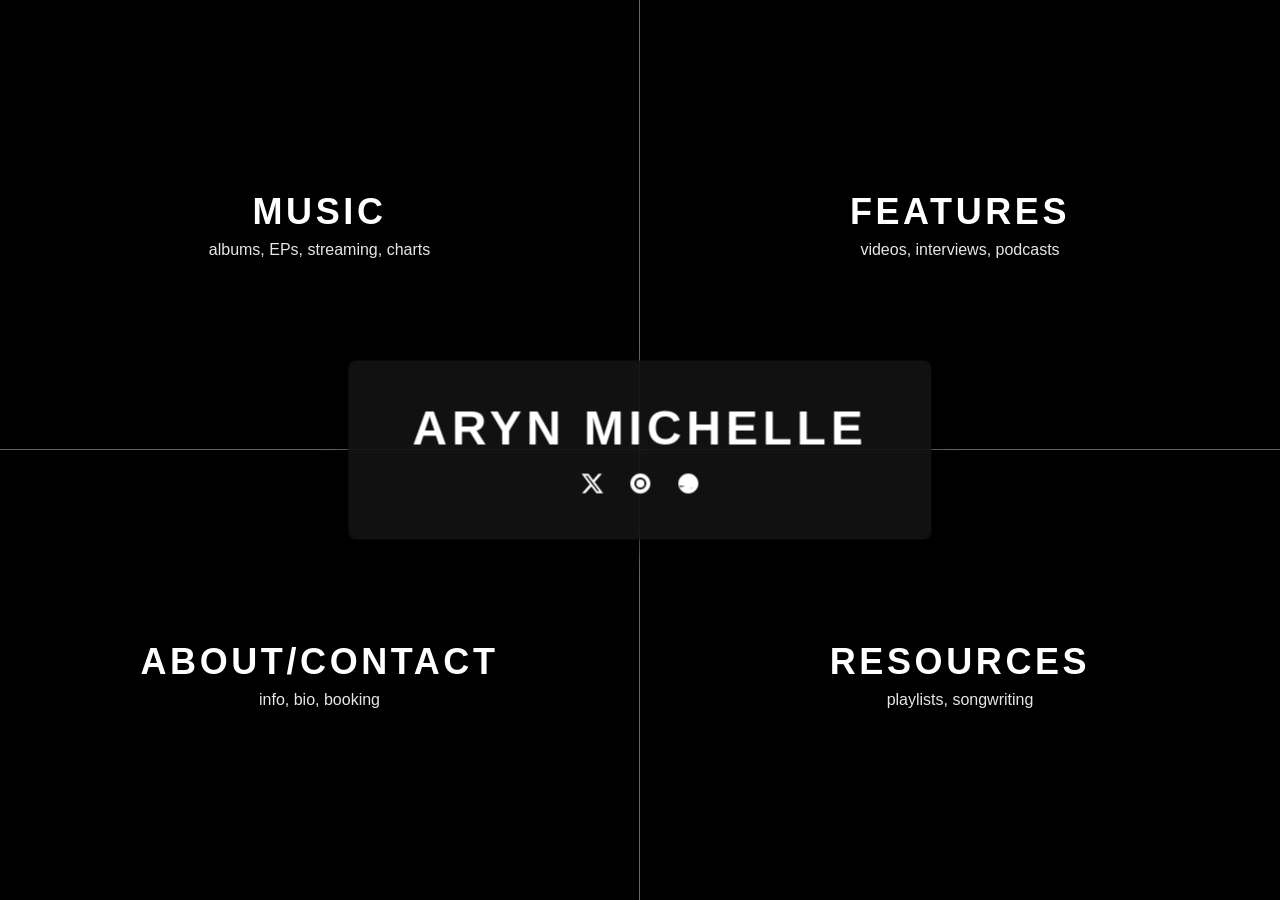
==== commit 5a110c1a: "switch base template to a quadrant based one created by gemini" ====
--- a/index.html
+++ b/index.html
@@ -3,969 +3,252 @@
 <head>
     <meta charset="UTF-8">
     <meta name="viewport" content="width=device-width, initial-scale=1.0">
-    <title>Aryn Michelle - Official Website</title>
-    <meta name="description" content="Experience the music of Aryn Michelle - a portal into the artist's soul. Resonance: The Space Between the Notes.">
-    <link rel="preconnect" href="https://fonts.googleapis.com">
-    <link rel="preconnect" href="https://fonts.gstatic.com" crossorigin>
-    <link href="https://fonts.googleapis.com/css2?family=Inter:wght@300;400;500&family=Playfair+Display:wght@400;700&display=swap" rel="stylesheet">
+    <title>Aryn Michelle | Official Website</title>
     <style>
-        /* CSS Variables for Design System */
-        :root {
-            /* Colors */
-            --color-bg-primary: #FAFAFA;
-            --color-text-primary: #1A1A1A;
-            --color-accent-warm: #D4A86D;
-            --color-accent-cool: #6D8A9D;
-            
-            /* Typography */
-            --font-heading: 'Playfair Display', serif;
-            --font-body: 'Inter', sans-serif;
-            
-            /* Spacing */
-            --spacing-xs: 0.5rem;
-            --spacing-sm: 1rem;
-            --spacing-md: 2rem;
-            --spacing-lg: 4rem;
-            
-            /* Border & Shadows */
-            --border-radius: 4px;
-            --shadow-soft: 0 4px 12px rgba(0, 0, 0, 0.05);
-            
-            /* Transitions */
-            --transition-base: all 0.3s ease;
-        }
-
-        /* Reset & Base Styles */
+        /* Basic Reset */
         * {
             margin: 0;
             padding: 0;
             box-sizing: border-box;
         }
 
-        html {
-            scroll-behavior: smooth;
-        }
-
-        body {
-            font-family: var(--font-body);
-            font-weight: 400;
-            color: var(--color-text-primary);
-            background-color: var(--color-bg-primary);
-            line-height: 1.6;
-        }
-
-        h1, h2, h3, h4 {
-            font-family: var(--font-heading);
-            font-weight: 400;
-            line-height: 1.2;
-            margin-bottom: var(--spacing-sm);
-        }
-
-        h1 {
-            font-size: clamp(2.5rem, 5vw, 4.5rem);
-        }
-
-        h2 {
-            font-size: clamp(2rem, 4vw, 3rem);
-        }
-
-        h3 {
-            font-size: clamp(1.5rem, 3vw, 2rem);
-        }
-
-        p {
-            margin-bottom: var(--spacing-sm);
-        }
-
-        img {
-            max-width: 100%;
-            height: auto;
-            display: block;
-            border-radius: var(--border-radius);
-        }
-
-        a {
-            color: var(--color-accent-warm);
-            text-decoration: none;
-            transition: var(--transition-base);
-        }
-
-        a:hover {
-            color: var(--color-accent-cool);
-        }
-
-        .container {
+        /* Body and HTML Styling */
+        html, body {
+            height: 100vh;
+            width: 100vw;
+            overflow: hidden;
+            font-family: -apple-system, BlinkMacSystemFont, "Segoe UI", Roboto, Helvetica, Arial, sans-serif, "Apple Color Emoji", "Segoe UI Emoji", "Segoe UI Symbol";
+            background-color: #000;
+            color: #fff;
+        }
+
+        /* Background Image Container */
+        .bg-image-container {
+            height: 100%;
             width: 100%;
-            max-width: 1200px;
-            margin: 0 auto;
-            padding: 0 var(--spacing-md);
-        }
-
-        section {
-            padding: var(--spacing-lg) 0;
-        }
-
-        .section-title {
-            text-align: center;
-            margin-bottom: var(--spacing-lg);
+            background-image: url('https://images.unsplash.com/photo-1470225620780-dba8ba36b745?q=80&w=2070&auto=format&fit=crop');
+            background-size: cover;
+            background-position: center;
+            filter: grayscale(80%); /* Brightened the background */
             position: relative;
-        }
-
-        .section-title::after {
-            content: '';
-            display: block;
-            width: 60px;
-            height: 2px;
-            background-color: var(--color-accent-warm);
-            margin: var(--spacing-sm) auto;
-        }
-
-        .btn {
-            display: inline-block;
-            padding: var(--spacing-xs) var(--spacing-md);
-            background-color: var(--color-accent-warm);
-            color: white;
-            border: none;
-            border-radius: 50px;
-            font-family: var(--font-body);
-            font-weight: 500;
-            cursor: pointer;
-            transition: var(--transition-base);
-            text-align: center;
-            min-width: 120px;
-        }
-
-        .btn:hover {
-            background-color: var(--color-accent-cool);
-            transform: translateY(-2px);
-        }
-
-        .btn-secondary {
-            background-color: transparent;
-            border: 1px solid var(--color-accent-cool);
-            color: var(--color-accent-cool);
-        }
-
-        .btn-secondary:hover {
-            background-color: var(--color-accent-cool);
-            color: white;
-        }
-
-        /* Header & Navigation */
-        .header {
-            position: fixed;
-            top: 0;
-            left: 0;
+            display: flex; /* Use flex for layout */
+            flex-direction: column; /* Stack children vertically */
+        }
+
+        /* Dark Overlay */
+        .overlay {
+            position: absolute;
+            inset: 0;
+            background-color: rgba(0, 0, 0, 0.5); /* Lightened the overlay */
+            z-index: 1;
+        }
+
+        /* Main Grid Layout */
+        .main-grid {
+            position: relative;
+            z-index: 10;
+            display: grid;
+            grid-template-columns: 1fr 1fr;
+            grid-template-rows: 1fr 1fr;
+            height: 100%;
             width: 100%;
-            z-index: 1000;
-            padding: var(--spacing-sm) 0;
-            background: rgba(250, 250, 250, 0);
-            transition: var(--transition-base);
-            backdrop-filter: blur(0);
-        }
-
-        .header.scrolled {
-            background: rgba(250, 250, 250, 0.95);
-            backdrop-filter: blur(10px);
-            box-shadow: var(--shadow-soft);
-            padding: var(--spacing-xs) 0;
-        }
-
-        .header-container {
-            display: flex;
-            justify-content: space-between;
-            align-items: center;
-        }
-
-        .logo {
-            font-family: var(--font-heading);
-            font-weight: 700;
-            font-size: 1.5rem;
-            color: var(--color-text-primary);
-        }
-
-        .nav {
-            display: flex;
-        }
-
-        .nav-list {
-            display: flex;
-            list-style: none;
-            gap: var(--spacing-md);
-        }
-
-        .nav-link {
-            color: var(--color-text-primary);
-            font-weight: 500;
-            position: relative;
-        }
-
-        .nav-link::after {
-            content: '';
-            position: absolute;
-            bottom: -5px;
-            left: 50%;
-            width: 0;
-            height: 1px;
-            background-color: var(--color-accent-warm);
-            transition: var(--transition-base);
-            transform: translateX(-50%);
-        }
-
-        .nav-link:hover::after {
-            width: 100%;
-        }
-
-        .hamburger {
-            display: none;
-            flex-direction: column;
-            justify-content: space-around;
-            width: 30px;
-            height: 25px;
-            background: transparent;
-            border: none;
-            cursor: pointer;
-            padding: 0;
-        }
-
-        .hamburger-line {
-            width: 100%;
-            height: 2px;
-            background-color: var(--color-text-primary);
-            transition: var(--transition-base);
-        }
-
-        .hamburger.active .hamburger-line:nth-child(1) {
-            transform: rotate(45deg) translate(5px, 5px);
-        }
-
-        .hamburger.active .hamburger-line:nth-child(2) {
-            opacity: 0;
-        }
-
-        .hamburger.active .hamburger-line:nth-child(3) {
-            transform: rotate(-45deg) translate(7px, -6px);
-        }
-
-        /* Hero Section */
-        .hero {
-            height: 100vh;
-            position: relative;
-            overflow: hidden;
+        }
+
+        /* Quadrant Links */
+        .quadrant-link {
             display: flex;
             align-items: center;
             justify-content: center;
-        }
-
-        .hero-video-container {
+            text-align: center;
+            padding: 2rem;
+            color: #fff;
+            text-decoration: none;
+            border: 1px solid rgba(255, 255, 255, 0.4); /* Brighter border */
+            position: relative;
+            transition: background-color 0.3s ease-in-out;
+            z-index: 10;
+        }
+
+        /* Specific borders to create the cross effect */
+        .quadrant-link:nth-child(1) { border-width: 0 1px 1px 0; }
+        .quadrant-link:nth-child(2) { border-width: 0 0 1px 0; }
+        .quadrant-link:nth-child(3) { border-width: 0 1px 0 0; }
+        .quadrant-link:nth-child(4) { border-width: 0; }
+
+        .quadrant-link:hover {
+            background-color: rgba(255, 255, 255, 0.05);
+        }
+
+        .quadrant-content {
+            transition: transform 0.3s ease-in-out;
+        }
+        .quadrant-link:hover .quadrant-content {
+            transform: scale(1.05);
+        }
+
+        .quadrant-title {
+            font-size: 2.25rem; /* 36px */
+            font-weight: 700;
+            letter-spacing: 0.1em;
+            text-transform: uppercase;
+        }
+
+        .quadrant-subtitle {
+            color: rgba(255, 255, 255, 0.9); /* Brighter subtitle */
+            margin-top: 0.5rem;
+        }
+
+        /* Central Box */
+        .center-box {
             position: absolute;
-            top: 0;
-            left: 0;
-            width: 100%;
-            height: 100%;
-            z-index: -1;
-            overflow: hidden;
-        }
-
-        .hero-video {
-            width: 100%;
-            height: 100%;
-            object-fit: cover;
-            opacity: 1;
-            transition: opacity 0.5s ease;
-        }
-
-        .hero-scrolled .hero-video {
-            opacity: 0.2;
-        }
-
-        .hero-content {
+            top: 50%;
+            left: 50%;
+            transform: translate(-50%, -50%);
+            z-index: 20;
+            pointer-events: none; /* Let clicks pass through */
+        }
+
+        .center-box-content {
+            background-color: rgba(20, 20, 20, 0.85);
+            padding: 2.5rem 4rem; /* Increased padding */
             text-align: center;
-            color: white;
-            z-index: 1;
-            opacity: 0;
-            animation: fadeIn 1.5s ease forwards 0.5s;
-        }
-
-        .hero-title {
+            border-radius: 0.5rem;
+            backdrop-filter: blur(4px);
+            -webkit-backdrop-filter: blur(4px);
+            pointer-events: auto; /* Enable clicks on content */
+            box-shadow: 0 10px 25px rgba(0, 0, 0, 0.5); /* Added drop shadow */
+        }
+
+        .center-title {
+            font-size: 3rem; /* Larger font size */
             font-weight: 700;
-            margin-bottom: var(--spacing-md);
-            color: white;
-            text-shadow: 0 2px 4px rgba(0, 0, 0, 0.3);
-        }
-
-        .hero-btn {
-            margin-top: var(--spacing-md);
-        }
-
-        .video-controls {
-            position: absolute;
-            bottom: var(--spacing-md);
-            right: var(--spacing-md);
-            z-index: 2;
-        }
-
-        /* Latest Release Section */
-        .release {
-            display: grid;
-            grid-template-columns: 1fr;
-            gap: var(--spacing-md);
-            align-items: center;
-        }
-
-        @media (min-width: 768px) {
-            .release {
-                grid-template-columns: 1fr 1fr;
-            }
-        }
-
-        .release-art {
-            position: relative;
-            cursor: pointer;
-            transition: var(--transition-base);
-        }
-
-        .release-art:hover {
-            transform: scale(1.02);
-            box-shadow: var(--shadow-soft);
-        }
-
-        .release-play-overlay {
-            position: absolute;
-            top: 0;
-            left: 0;
-            width: 100%;
-            height: 100%;
-            background: rgba(0, 0, 0, 0.3);
-            display: flex;
-            align-items: center;
-            justify-content: center;
-            opacity: 0;
-            transition: var(--transition-base);
-            border-radius: var(--border-radius);
-        }
-
-        .release-art:hover .release-play-overlay {
-            opacity: 1;
-        }
-
-        .play-icon {
-            width: 60px;
-            height: 60px;
-            background: var(--color-accent-warm);
-            border-radius: 50%;
-            display: flex;
-            align-items: center;
-            justify-content: center;
-            color: white;
-            font-size: 1.5rem;
-        }
-
-        .release-info {
-            padding: var(--spacing-sm);
-        }
-
-        .streaming-services {
-            display: flex;
-            gap: var(--spacing-sm);
-            margin-top: var(--spacing-md);
-        }
-
-        .streaming-service {
-            width: 40px;
-            height: 40px;
-            display: flex;
-            align-items: center;
-            justify-content: center;
-            border-radius: 50%;
-            border: 1px solid var(--color-accent-cool);
-            color: var(--color-accent-cool);
-            transition: var(--transition-base);
-        }
-
-        .streaming-service:hover {
-            background-color: var(--color-accent-cool);
-            color: white;
-            transform: translateY(-3px);
-        }
-
-        /* Events Section */
-        .events-container {
-            display: grid;
-            grid-template-columns: 1fr;
-            gap: var(--spacing-md);
-        }
-
-        .event-card {
-            display: grid;
-            grid-template-columns: auto 1fr auto;
-            gap: var(--spacing-md);
-            padding: var(--spacing-md);
-            border-radius: var(--border-radius);
-            box-shadow: var(--shadow-soft);
-            transition: var(--transition-base);
-            align-items: center;
-        }
-
-        .event-card:hover {
-            transform: translateY(-5px);
-        }
-
-        .event-date {
-            text-align: center;
-        }
-
-        .event-day {
-            font-size: 2rem;
-            font-weight: 700;
-            color: var(--color-accent-warm);
-        }
-
-        .event-month {
-            text-transform: uppercase;
-            font-weight: 500;
-        }
-
-        .event-info {
-            padding: 0 var(--spacing-sm);
-        }
-
-        .event-venue {
-            font-weight: 500;
-        }
-
-        .event-location {
-            font-size: 0.9rem;
-            color: var(--color-accent-cool);
-        }
-
-        .event-ticket-btn {
-            white-space: nowrap;
-        }
-
-        .event-card.upcoming {
-            animation: pulse 2s infinite;
-        }
-
-        /* Connection Section */
-        .connection {
-            background: linear-gradient(to bottom, rgba(214, 168, 109, 0.05) 0%, rgba(250, 250, 250, 1) 100%);
-            padding: var(--spacing-lg) 0;
-        }
-
-        .connection-container {
-            display: grid;
-            grid-template-columns: 1fr;
-            gap: var(--spacing-lg);
-        }
-
-        @media (min-width: 768px) {
-            .connection-container {
-                grid-template-columns: 1fr 1fr;
-            }
-        }
-
-        .social-container, .newsletter-container {
-            padding: var(--spacing-md);
-        }
-
-        .social-title, .newsletter-title {
-            margin-bottom: var(--spacing-md);
-        }
-
-        .social-icons {
-            display: flex;
-            gap: var(--spacing-sm);
-            justify-content: center;
-        }
-
-        .social-icon {
-            width: 50px;
-            height: 50px;
-            border: 1px solid var(--color-accent-cool);
-            border-radius: 50%;
-            display: flex;
-            align-items: center;
-            justify-content: center;
-            color: var(--color-accent-cool);
-            transition: var(--transition-base);
-        }
-
-        .social-icon:hover {
-            background-color: var(--color-accent-cool);
-            color: white;
-            transform: translateY(-3px);
-        }
-
-        .newsletter-form {
-            display: flex;
-            flex-direction: column;
-            gap: var(--spacing-sm);
-        }
-
-        .form-group {
-            position: relative;
-            margin-bottom: var(--spacing-sm);
-        }
-
-        .form-input {
-            width: 100%;
-            padding: var(--spacing-xs) 0;
-            border: none;
-            border-bottom: 1px solid var(--color-accent-cool);
-            background: transparent;
-            font-family: var(--font-body);
-            color: var(--color-text-primary);
-            transition: var(--transition-base);
-        }
-
-        .form-input:focus {
-            outline: none;
-            border-bottom: 2px solid var(--color-accent-warm);
-        }
-
-        .form-label {
-            position: absolute;
-            top: var(--spacing-xs);
-            left: 0;
-            pointer-events: none;
-            transition: var(--transition-base);
-            color: var(--color-accent-cool);
-        }
-
-        .form-input:focus ~ .form-label,
-        .form-input:not(:placeholder-shown) ~ .form-label {
-            top: -20px;
-            font-size: 0.8rem;
-            color: var(--color-accent-warm);
-        }
-
-        /* Footer */
-        .footer {
-            background-color: var(--color-text-primary);
-            color: white;
-            padding: var(--spacing-md) 0;
-            text-align: center;
-        }
-
-        .footer-container {
-            display: flex;
-            flex-direction: column;
-            gap: var(--spacing-md);
-        }
-
-        .footer-logo {
-            font-family: var(--font-heading);
-            font-weight: 700;
-            font-size: 1.5rem;
-            color: white;
-            margin-bottom: var(--spacing-sm);
-        }
-
-        .footer-links {
+            letter-spacing: 0.1em;
+        }
+
+        /* Social Media Links */
+        .social-links {
             display: flex;
             justify-content: center;
-            gap: var(--spacing-md);
-            margin-bottom: var(--spacing-sm);
-        }
-
-        .footer-link {
-            color: white;
-            font-size: 0.9rem;
-        }
-
-        .footer-social {
-            display: flex;
-            justify-content: center;
-            gap: var(--spacing-sm);
-            margin-bottom: var(--spacing-sm);
-        }
-
-        .footer-copyright {
-            font-size: 0.8rem;
-            color: rgba(255, 255, 255, 0.7);
-        }
-
-        /* Modal */
-        .modal {
-            position: fixed;
-            top: 0;
-            left: 0;
-            width: 100%;
-            height: 100%;
-            background-color: rgba(0, 0, 0, 0.8);
-            display: flex;
-            align-items: center;
-            justify-content: center;
-            z-index: 2000;
-            opacity: 0;
-            visibility: hidden;
-            transition: var(--transition-base);
-        }
-
-        .modal.active {
-            opacity: 1;
-            visibility: visible;
-        }
-
-        .modal-content {
-            background-color: var(--color-bg-primary);
-            padding: var(--spacing-md);
-            border-radius: var(--border-radius);
-            width: 90%;
-            max-width: 500px;
-            position: relative;
-        }
-
-        .modal-close {
-            position: absolute;
-            top: var(--spacing-sm);
-            right: var(--spacing-sm);
-            background: none;
-            border: none;
-            font-size: 1.5rem;
-            cursor: pointer;
-            color: var(--color-text-primary);
-        }
-
-        .modal-player {
-            margin-top: var(--spacing-md);
-            width: 100%;
-            height: 80px;
-            background-color: #f0f0f0;
-            border-radius: var(--border-radius);
-            display: flex;
-            align-items: center;
-            justify-content: center;
-        }
-
-        /* Animations */
-        @keyframes fadeIn {
-            from { opacity: 0; transform: translateY(20px); }
-            to { opacity: 1; transform: translateY(0); }
-        }
-
-        @keyframes pulse {
-            0% { box-shadow: 0 0 0 0 rgba(212, 168, 109, 0.4); }
-            70% { box-shadow: 0 0 0 10px rgba(212, 168, 109, 0); }
-            100% { box-shadow: 0 0 0 0 rgba(212, 168, 109, 0); }
-        }
-
-        /* Utility Classes */
-        .text-center {
-            text-align: center;
-        }
-
-        .sr-only {
-            position: absolute;
-            width: 1px;
-            height: 1px;
-            padding: 0;
-            margin: -1px;
-            overflow: hidden;
-            clip: rect(0, 0, 0, 0);
-            white-space: nowrap;
-            border: 0;
-        }
-
-        /* Media Queries */
+            gap: 1.5rem; /* 24px */
+            margin-top: 1rem;
+        }
+
+        .social-links a {
+            color: #fff;
+            transition: color 0.2s ease-in-out;
+        }
+
+        .social-links a:hover {
+            color: #aaa;
+        }
+
+        .social-links svg {
+            width: 1.5rem; /* 24px */
+            height: 1.5rem; /* 24px */
+        }
+
+        /* Mobile Responsive Styles */
         @media (max-width: 768px) {
-            .nav {
-                position: fixed;
-                top: 0;
-                right: -100%;
-                width: 70%;
-                height: 100vh;
-                background-color: var(--color-bg-primary);
+            .main-grid {
+                display: flex;
                 flex-direction: column;
-                justify-content: center;
-                align-items: center;
-                transition: var(--transition-base);
-                box-shadow: -5px 0 15px rgba(0, 0, 0, 0.1);
-            }
-            
-            .nav.active {
-                right: 0;
-            }
-            
-            .nav-list {
-                flex-direction: column;
-                gap: var(--spacing-lg);
-            }
-            
-            .hamburger {
-                display: flex;
-            }
-            
-            .event-card {
-                grid-template-columns: 1fr;
-                text-align: center;
-            }
-            
-            .footer-links {
-                flex-direction: column;
-                gap: var(--spacing-xs);
+            }
+            .center-box {
+                position: relative; /* Change from absolute */
+                order: -1; /* Move to the top */
+                transform: none;
+                left: auto;
+                top: auto;
+                width: 100%;
+                flex-shrink: 0; /* Prevent it from shrinking */
+                padding: 2rem 0;
+            }
+            .center-box-content {
+                 background-color: transparent;
+                 padding: 0;
+                 backdrop-filter: none;
+                 -webkit-backdrop-filter: none;
+            }
+            .quadrant-link {
+                border: 0;
+                border-bottom: 1px solid rgba(255, 255, 255, 0.2);
+                flex-grow: 1; /* Make sections fill the remaining height */
+            }
+            .quadrant-link:last-child {
+                border-bottom: 0;
+            }
+            .quadrant-title {
+                font-size: 1.875rem; /* 30px */
+            }
+            .center-title {
+                font-size: 2rem; /* 32px */
             }
         }
     </style>
 </head>
 <body>
-    <!-- Header with Navigation -->
-    <header class="header" id="header">
-        <div class="container header-container">
-            <a href="#" class="logo">Aryn Michelle</a>
-            <nav class="nav" id="nav">
-                <ul class="nav-list">
-                    <li><a href="#music" class="nav-link">Music</a></li>
-                    <li><a href="#events" class="nav-link">Events</a></li>
-                    <li><a href="#connect" class="nav-link">Connect</a></li>
-                    <li><a href="#about" class="nav-link">About</a></li>
-                </ul>
-            </nav>
-            <button class="hamburger" id="hamburger" aria-label="Toggle navigation">
-                <span class="hamburger-line"></span>
-                <span class="hamburger-line"></span>
-                <span class="hamburger-line"></span>
-            </button>
-        </div>
-    </header>
-
-    <!-- Hero Section -->
-    <section class="hero" id="hero">
-        <div class="hero-video-container">
-            <video class="hero-video" id="hero-video" playsinline muted loop poster="data:image/svg+xml,%3Csvg xmlns='http://www.w3.org/2000/svg' viewBox='0 0 1200 800'%3E%3Crect width='1200' height='800' fill='%236D8A9D'/%3E%3C/svg%3E">
-                <!-- Video source would be added here in production -->
-                <source src="#" type="video/mp4">
-                Your browser does not support the video tag.
-            </video>
-        </div>
-        <div class="hero-content">
-            <h1 class="hero-title">Aryn Michelle</h1>
-            <p class="hero-subtitle">Resonance: The Space Between the Notes</p>
-            <a href="#music" class="btn hero-btn">Listen</a>
-        </div>
-        <div class="video-controls">
-            <button class="btn btn-secondary" id="video-toggle">Play Video</button>
-        </div>
-    </section>
-
-    <!-- Latest Release Section -->
-    <section class="section" id="music">
-        <div class="container">
-            <h2 class="section-title">The Sound</h2>
-            <div class="release">
-                <div class="release-art" id="release-art">
-                    <img src="data:image/svg+xml,%3Csvg xmlns='http://www.w3.org/2000/svg' viewBox='0 0 600 600'%3E%3Crect width='600' height='600' fill='%23D4A86D'/%3E%3Ctext x='300' y='320' font-family='Playfair Display' font-size='80' text-anchor='middle' fill='white'%3EAlbum Art%3C/text%3E%3C/svg%3E" alt="Latest Release Cover Art" width="600" height="600">
-                    <div class="release-play-overlay">
-                        <div class="play-icon">▶</div>
-                    </div>
-                </div>
-                <div class="release-info">
-                    <h3>Latest Release</h3>
-                    <p>Experience the latest musical journey from Aryn Michelle. A collection of songs that explore the space between notes and the resonance of emotion.</p>
-                    <div class="streaming-services">
-                        <a href="#" class="streaming-service" aria-label="Listen on Spotify">S</a>
-                        <a href="#" class="streaming-service" aria-label="Listen on Apple Music">A</a>
-                        <a href="#" class="streaming-service" aria-label="Listen on YouTube Music">Y</a>
-                        <a href="#" class="streaming-service" aria-label="Listen on Amazon Music">M</a>
-                    </div>
+
+    <div class="bg-image-container">
+        <div class="overlay"></div>
+
+        <div class="center-box">
+            <div class="center-box-content">
+                <h1 class="center-title">ARYN MICHELLE</h1>
+                <div class="social-links">
+                    <!-- Twitter (X) Icon -->
+                    <a href="#" aria-label="Twitter">
+                        <svg fill="currentColor" viewBox="0 0 24 24" aria-hidden="true"><path d="M18.244 2.25h3.308l-7.227 8.26 8.502 11.24H16.17l-5.214-6.817L4.99 21.75H1.68l7.73-8.835L1.254 2.25H8.08l4.713 6.231zm-1.161 17.52h1.833L7.084 4.126H5.117z"></path></svg>
+                    </a>
+                    <!-- Instagram Icon -->
+                    <a href="#" aria-label="Instagram">
+                        <svg fill="currentColor" viewBox="0 0 24 24" aria-hidden="true"><path fill-rule="evenodd" d="M12 2C6.477 2 2 6.477 2 12s4.477 10 10 10 10-4.477 10-10S17.523 2 12 2zm0 16a6 6 0 100-12 6 6 0 000 12zm0-2a4 4 0 110-8 4 4 0 010 8z" clip-rule="evenodd"></path></svg>
+                    </a>
+                    <!-- Spotify Icon -->
+                    <a href="#" aria-label="Spotify">
+                        <svg fill="currentColor" viewBox="0 0 24 24" aria-hidden="true"><path d="M12 2C6.48 2 2 6.48 2 12s4.48 10 10 10 10-4.48 10-10S17.52 2 12 2zm4.19 14.38c-.22.36-.68.49-1.04.27-2.9-1.77-6.52-2.17-10.82-1.18-.42.09-.84-.16-.94-.58-.09-.42.16-.84.58-.94 4.7-1.08 8.7- .62 11.9 1.34.36.22.49.68.27 1.04zm1.09-2.52c-.27.45-.84.6-1.29.33-3.23-1.95-8.08-2.5-11.83-1.37-.5.15-.99-.16-1.14-.65-.15-.5.16-.99.65-1.14 4.2-1.25 9.48-.56 13.1 1.63.45.27.6.84.33 1.29zm.1-2.79c-3.83-2.26-10.1-2.48-13.83-1.36-.58.17-1.18-.2-1.35-.77-.17-.58.2-1.18.77-1.35 4.22-1.23 11.08-1.02 15.35 1.55.53.31.73.96.42 1.49-.31.53-.96.73-1.49.42z"></path></svg>
+                    </a>
                 </div>
             </div>
         </div>
-    </section>
-
-    <!-- Events Section -->
-    <section class="section" id="events">
-        <div class="container">
-            <h2 class="section-title">The Pulse</h2>
-            <div class="events-container">
-                <div class="event-card upcoming">
-                    <div class="event-date">
-                        <div class="event-day">15</div>
-                        <div class="event-month">Sep</div>
-                    </div>
-                    <div class="event-info">
-                        <h3 class="event-venue">The Resonance Hall</h3>
-                        <p class="event-location">New York, NY</p>
-                    </div>
-                    <a href="#" class="btn event-ticket-btn">Tickets</a>
-                </div>
-                <div class="event-card">
-                    <div class="event-date">
-                        <div class="event-day">22</div>
-                        <div class="event-month">Sep</div>
-                    </div>
-                    <div class="event-info">
-                        <h3 class="event-venue">Harmony Theater</h3>
-                        <p class="event-location">Boston, MA</p>
-                    </div>
-                    <a href="#" class="btn event-ticket-btn">Tickets</a>
-                </div>
-                <div class="event-card">
-                    <div class="event-date">
-                        <div class="event-day">30</div>
-                        <div class="event-month">Sep</div>
-                    </div>
-                    <div class="event-info">
-                        <h3 class="event-venue">Melody Lounge</h3>
-                        <p class="event-location">Chicago, IL</p>
-                    </div>
-                    <a href="#" class="btn event-ticket-btn">Tickets</a>
-                </div>
-            </div>
-        </div>
-    </section>
-
-    <!-- Connection Section -->
-    <section class="connection" id="connect">
-        <div class="container connection-container">
-            <div class="social-container">
-                <h3 class="social-title">Connect</h3>
-                <div class="social-icons">
-                    <a href="#" class="social-icon" aria-label="Instagram">I</a>
-                    <a href="#" class="social-icon" aria-label="Facebook">F</a>
-                    <a href="#" class="social-icon" aria-label="Twitter">T</a>
-                    <a href="#" class="social-icon" aria-label="YouTube">Y</a>
-                </div>
-            </div>
-            <div class="newsletter-container">
-                <h3 class="newsletter-title">Stay Updated</h3>
-                <form class="newsletter-form" id="newsletter-form">
-                    <div class="form-group">
-                        <input type="email" class="form-input" id="email" placeholder=" " required>
-                        <label for="email" class="form-label">Your Email</label>
-                    </div>
-                    <button type="submit" class="btn">Subscribe</button>
-                </form>
-            </div>
-        </div>
-    </section>
-
-    <!-- Footer -->
-    <footer class="footer">
-        <div class="container footer-container">
-            <div class="footer-logo">Aryn Michelle</div>
-            <div class="footer-links">
-                <a href="#" class="footer-link">Privacy Policy</a>
-                <a href="#" class="footer-link">Terms of Use</a>
-                <a href="#" class="footer-link">Contact</a>
-            </div>
-            <div class="footer-social">
-                <a href="#" class="social-icon" aria-label="Instagram">I</a>
-                <a href="#" class="social-icon" aria-label="Facebook">F</a>
-                <a href="#" class="social-icon" aria-label="Twitter">T</a>
-            </div>
-            <div class="footer-copyright">
-                &copy; 2023 Aryn Michelle. All rights reserved.
-            </div>
-        </div>
-    </footer>
-
-    <!-- Modal for Music Player -->
-    <div class="modal" id="modal">
-        <div class="modal-content">
-            <button class="modal-close" id="modal-close">&times;</button>
-            <h3>Latest Release</h3>
-            <p>Now playing a preview of the latest release</p>
-            <div class="modal-player">
-                <!-- In a real implementation, this would be an embedded player -->
-                <p>Music Player Would Appear Here</p>
-            </div>
-        </div>
+
+        <main class="main-grid">
+            <!-- Quadrant 1: Music -->
+            <a href="template.html" class="quadrant-link">
+                <div class="quadrant-content">
+                    <h2 class="quadrant-title">MUSIC</h2>
+                    <p class="quadrant-subtitle">albums, EPs, streaming, charts</p>
+                </div>
+            </a>
+
+            <!-- Quadrant 2: Features -->
+            <a href="template.html" class="quadrant-link">
+                <div class="quadrant-content">
+                    <h2 class="quadrant-title">FEATURES</h2>
+                    <p class="quadrant-subtitle">videos, interviews, podcasts</p>
+                </div>
+            </a>
+
+            <!-- Quadrant 3: About/Contact -->
+            <a href="template.html" class="quadrant-link">
+                <div class="quadrant-content">
+                    <h2 class="quadrant-title">ABOUT/CONTACT</h2>
+                    <p class="quadrant-subtitle">info, bio, booking</p>
+                </div>
+            </a>
+
+            <!-- Quadrant 4: Resources -->
+            <a href="template.html" class="quadrant-link">
+                <div class="quadrant-content">
+                    <h2 class="quadrant-title">RESOURCES</h2>
+                    <p class="quadrant-subtitle">playlists, songwriting</p>
+                </div>
+            </a>
+        </main>
+
     </div>
 
-    <script>
-        // DOM Elements
-        const header = document.getElementById('header');
-        const hero = document.getElementById('hero');
-        const heroVideo = document.getElementById('hero-video');
-        const videoToggle = document.getElementById('video-toggle');
-        const hamburger = document.getElementById('hamburger');
-        const nav = document.getElementById('nav');
-        const releaseArt = document.getElementById('release-art');
-        const modal = document.getElementById('modal');
-        const modalClose = document.getElementById('modal-close');
-        const newsletterForm = document.getElementById('newsletter-form');
-
-        // Scroll Event Listener
-        window.addEventListener('scroll', () => {
-            // Header background on scroll
-            if (window.scrollY > 50) {
-                header.classList.add('scrolled');
-                hero.classList.add('hero-scrolled');
-            } else {
-                header.classList.remove('scrolled');
-                hero.classList.remove('hero-scrolled');
-            }
-        });
-
-        // Video Toggle
-        let videoPlaying = false;
-        videoToggle.addEventListener('click', () => {
-            if (videoPlaying) {
-                heroVideo.pause();
-                videoToggle.textContent = 'Play Video';
-            } else {
-                heroVideo.play();
-                videoToggle.textContent = 'Pause Video';
-            }
-            videoPlaying = !videoPlaying;
-        });
-
-        // Mobile Navigation
-        hamburger.addEventListener('click', () => {
-            hamburger.classList.toggle('active');
-            nav.classList.toggle('active');
-        });
-
-        // Close mobile nav when clicking on a link
-        document.querySelectorAll('.nav-link').forEach(link => {
-            link.addEventListener('click', () => {
-                hamburger.classList.remove('active');
-                nav.classList.remove('active');
-            });
-        });
-
-        // Album Art Modal
-        releaseArt.addEventListener('click', () => {
-            modal.classList.add('active');
-            document.body.style.overflow = 'hidden'; // Prevent scrolling when modal is open
-        });
-
-        modalClose.addEventListener('click', () => {
-            modal.classList.remove('active');
-            document.body.style.overflow = ''; // Re-enable scrolling
-        });
-
-        // Close modal when clicking outside
-        modal.addEventListener('click', (e) => {
-            if (e.target === modal) {
-                modal.classList.remove('active');
-                document.body.style.overflow = '';
-            }
-        });
-
-        // Newsletter Form Submission
-        newsletterForm.addEventListener('submit', (e) => {
-            e.preventDefault();
-            const email = document.getElementById('email').value;
-            // In a real implementation, this would send the email to a server
-            alert(`Thank you for subscribing with: ${email}`);
-            newsletterForm.reset();
-        });
-
-        // Initialize - attempt to play video on load (with user gesture restrictions)
-        window.addEventListener('load', () => {
-            // Try to play video (may require user interaction on some browsers)
-            heroVideo.play().then(() => {
-                videoPlaying = true;
-                videoToggle.textContent = 'Pause Video';
-            }).catch(error => {
-                // Autoplay was prevented, keep video paused
-                videoPlaying = false;
-                videoToggle.textContent = 'Play Video';
-            });
-        });
-    </script>
 </body>
-</html>+</html>
+
+
+
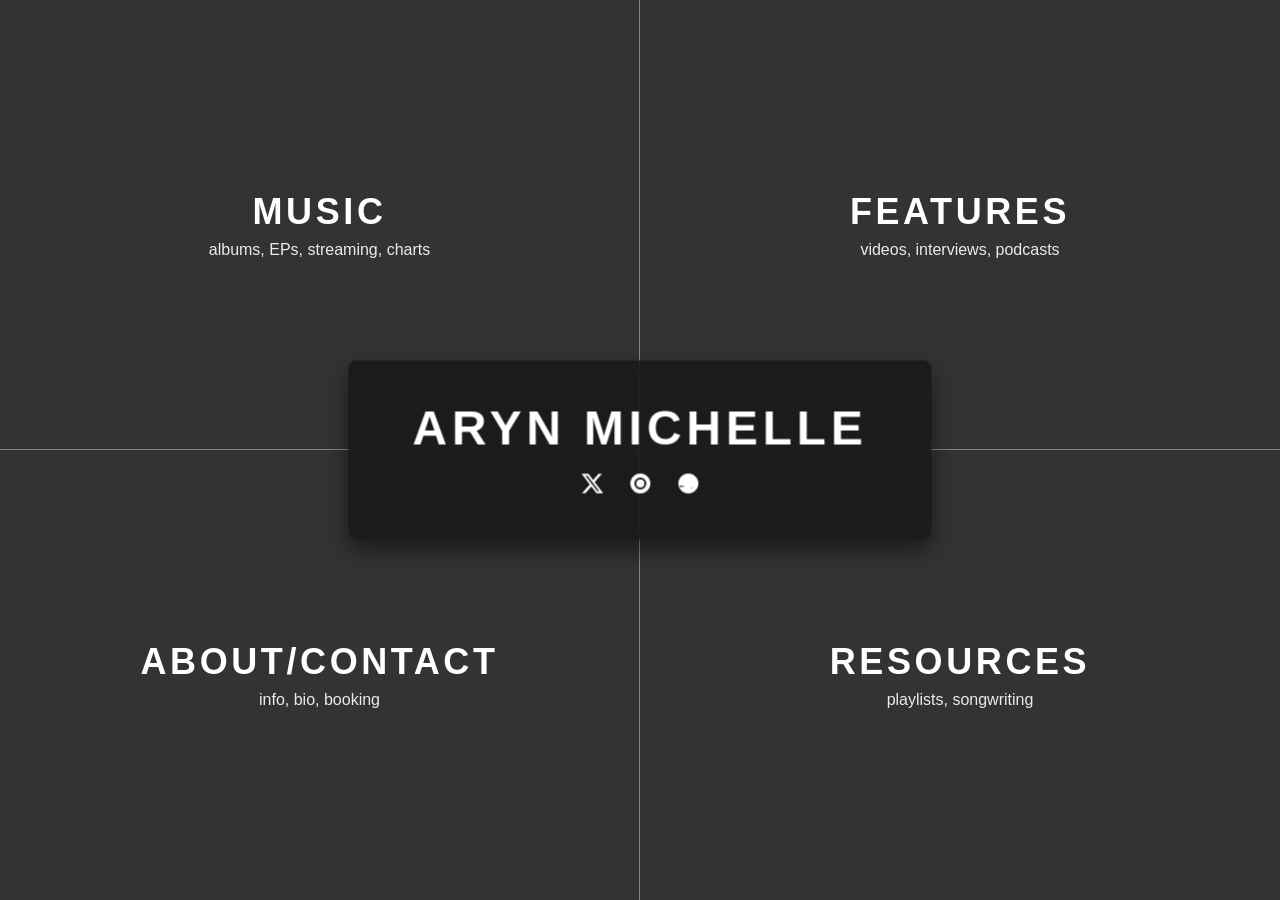
==== commit e67cd4fc: "initial starting templates for home and subpages" ====
--- a/index.html
+++ b/index.html
@@ -5,6 +5,19 @@
     <meta name="viewport" content="width=device-width, initial-scale=1.0">
     <title>Aryn Michelle | Official Website</title>
     <style>
+        :root {
+            --color-background: #000;
+            --color-text-primary: #fff;
+            --color-text-secondary: rgba(255, 255, 255, 0.9);
+            --color-overlay: rgba(0, 0, 0, 0.5);
+            --color-border: rgba(255, 255, 255, 0.4);
+            --color-border-mobile: rgba(255, 255, 255, 0.2);
+            --color-quadrant-hover: rgba(255, 255, 255, 0.05);
+            --color-center-box-bg: rgba(20, 20, 20, 0.85);
+            --color-shadow: rgba(0, 0, 0, 0.5);
+            --color-social-hover: #aaa;
+        }
+
         /* Basic Reset */
         * {
             margin: 0;
@@ -18,8 +31,8 @@
             width: 100vw;
             overflow: hidden;
             font-family: -apple-system, BlinkMacSystemFont, "Segoe UI", Roboto, Helvetica, Arial, sans-serif, "Apple Color Emoji", "Segoe UI Emoji", "Segoe UI Symbol";
-            background-color: #000;
-            color: #fff;
+            background-color: var(--color-background);
+            color: var(--color-text-primary);
         }
 
         /* Background Image Container */
@@ -29,17 +42,18 @@
             background-image: url('https://images.unsplash.com/photo-1470225620780-dba8ba36b745?q=80&w=2070&auto=format&fit=crop');
             background-size: cover;
             background-position: center;
-            filter: grayscale(80%); /* Brightened the background */
+            filter: grayscale(80%);
             position: relative;
-            display: flex; /* Use flex for layout */
-            flex-direction: column; /* Stack children vertically */
+            display: flex;
+            flex-direction: column;
+            animation: fadeIn 1s ease-in;
         }
 
         /* Dark Overlay */
         .overlay {
             position: absolute;
             inset: 0;
-            background-color: rgba(0, 0, 0, 0.5); /* Lightened the overlay */
+            background-color: var(--color-overlay);
             z-index: 1;
         }
 
@@ -61,22 +75,25 @@
             justify-content: center;
             text-align: center;
             padding: 2rem;
-            color: #fff;
+            background-color: var(--color-border-mobile);
+            color: var(--color-text-primary);
             text-decoration: none;
-            border: 1px solid rgba(255, 255, 255, 0.4); /* Brighter border */
+            border: 1px solid var(--color-border);
             position: relative;
             transition: background-color 0.3s ease-in-out;
             z-index: 10;
-        }
-
-        /* Specific borders to create the cross effect */
-        .quadrant-link:nth-child(1) { border-width: 0 1px 1px 0; }
-        .quadrant-link:nth-child(2) { border-width: 0 0 1px 0; }
-        .quadrant-link:nth-child(3) { border-width: 0 1px 0 0; }
-        .quadrant-link:nth-child(4) { border-width: 0; }
+            opacity: 0;
+            animation: fadeIn 0.8s ease-out forwards;
+        }
+
+        /* Staggered animation delays */
+        .quadrant-link:nth-child(1) { border-width: 0 1px 1px 0; animation-delay: 0.6s; }
+        .quadrant-link:nth-child(2) { border-width: 0 0 1px 0; animation-delay: 0.7s; }
+        .quadrant-link:nth-child(3) { border-width: 0 1px 0 0; animation-delay: 0.9s; }
+        .quadrant-link:nth-child(4) { border-width: 0; animation-delay: 1.1s; }
 
         .quadrant-link:hover {
-            background-color: rgba(255, 255, 255, 0.05);
+            background-color: var(--color-quadrant-hover);
         }
 
         .quadrant-content {
@@ -94,7 +111,7 @@
         }
 
         .quadrant-subtitle {
-            color: rgba(255, 255, 255, 0.9); /* Brighter subtitle */
+            color: var(--color-text-secondary);
             margin-top: 0.5rem;
         }
 
@@ -106,17 +123,19 @@
             transform: translate(-50%, -50%);
             z-index: 20;
             pointer-events: none; /* Let clicks pass through */
+            opacity: 0;
+            animation: fadeInScaleUp 0.8s ease-out 0.2s forwards;
         }
 
         .center-box-content {
-            background-color: rgba(20, 20, 20, 0.85);
+            background-color: var(--color-center-box-bg);
             padding: 2.5rem 4rem; /* Increased padding */
             text-align: center;
             border-radius: 0.5rem;
             backdrop-filter: blur(4px);
             -webkit-backdrop-filter: blur(4px);
             pointer-events: auto; /* Enable clicks on content */
-            box-shadow: 0 10px 25px rgba(0, 0, 0, 0.5); /* Added drop shadow */
+            box-shadow: 0 10px 25px var(--color-shadow);
         }
 
         .center-title {
@@ -134,17 +153,34 @@
         }
 
         .social-links a {
-            color: #fff;
+            color: var(--color-text-primary);
             transition: color 0.2s ease-in-out;
         }
 
         .social-links a:hover {
-            color: #aaa;
+            color: var(--color-social-hover);
         }
 
         .social-links svg {
             width: 1.5rem; /* 24px */
             height: 1.5rem; /* 24px */
+        }
+
+        /* Keyframe Animations */
+        @keyframes fadeIn {
+            from { opacity: 0; }
+            to { opacity: 1; }
+        }
+
+        @keyframes fadeInScaleUp {
+            from {
+                opacity: 0;
+                transform: translate(-50%, -50%) scale(0.95);
+            }
+            to {
+                opacity: 1;
+                transform: translate(-50%, -50%) scale(1);
+            }
         }
 
         /* Mobile Responsive Styles */
@@ -162,20 +198,18 @@
                 width: 100%;
                 flex-shrink: 0; /* Prevent it from shrinking */
                 padding: 2rem 0;
+                animation: fadeIn 0.8s ease-out 0.2s forwards; /* Simpler mobile animation */
             }
             .center-box-content {
                  background-color: transparent;
                  padding: 0;
                  backdrop-filter: none;
                  -webkit-backdrop-filter: none;
+                 box-shadow: none;
             }
             .quadrant-link {
                 border: 0;
-                border-bottom: 1px solid rgba(255, 255, 255, 0.2);
                 flex-grow: 1; /* Make sections fill the remaining height */
-            }
-            .quadrant-link:last-child {
-                border-bottom: 0;
             }
             .quadrant-title {
                 font-size: 1.875rem; /* 30px */
@@ -250,5 +284,3 @@
 </body>
 </html>
 
-
-
